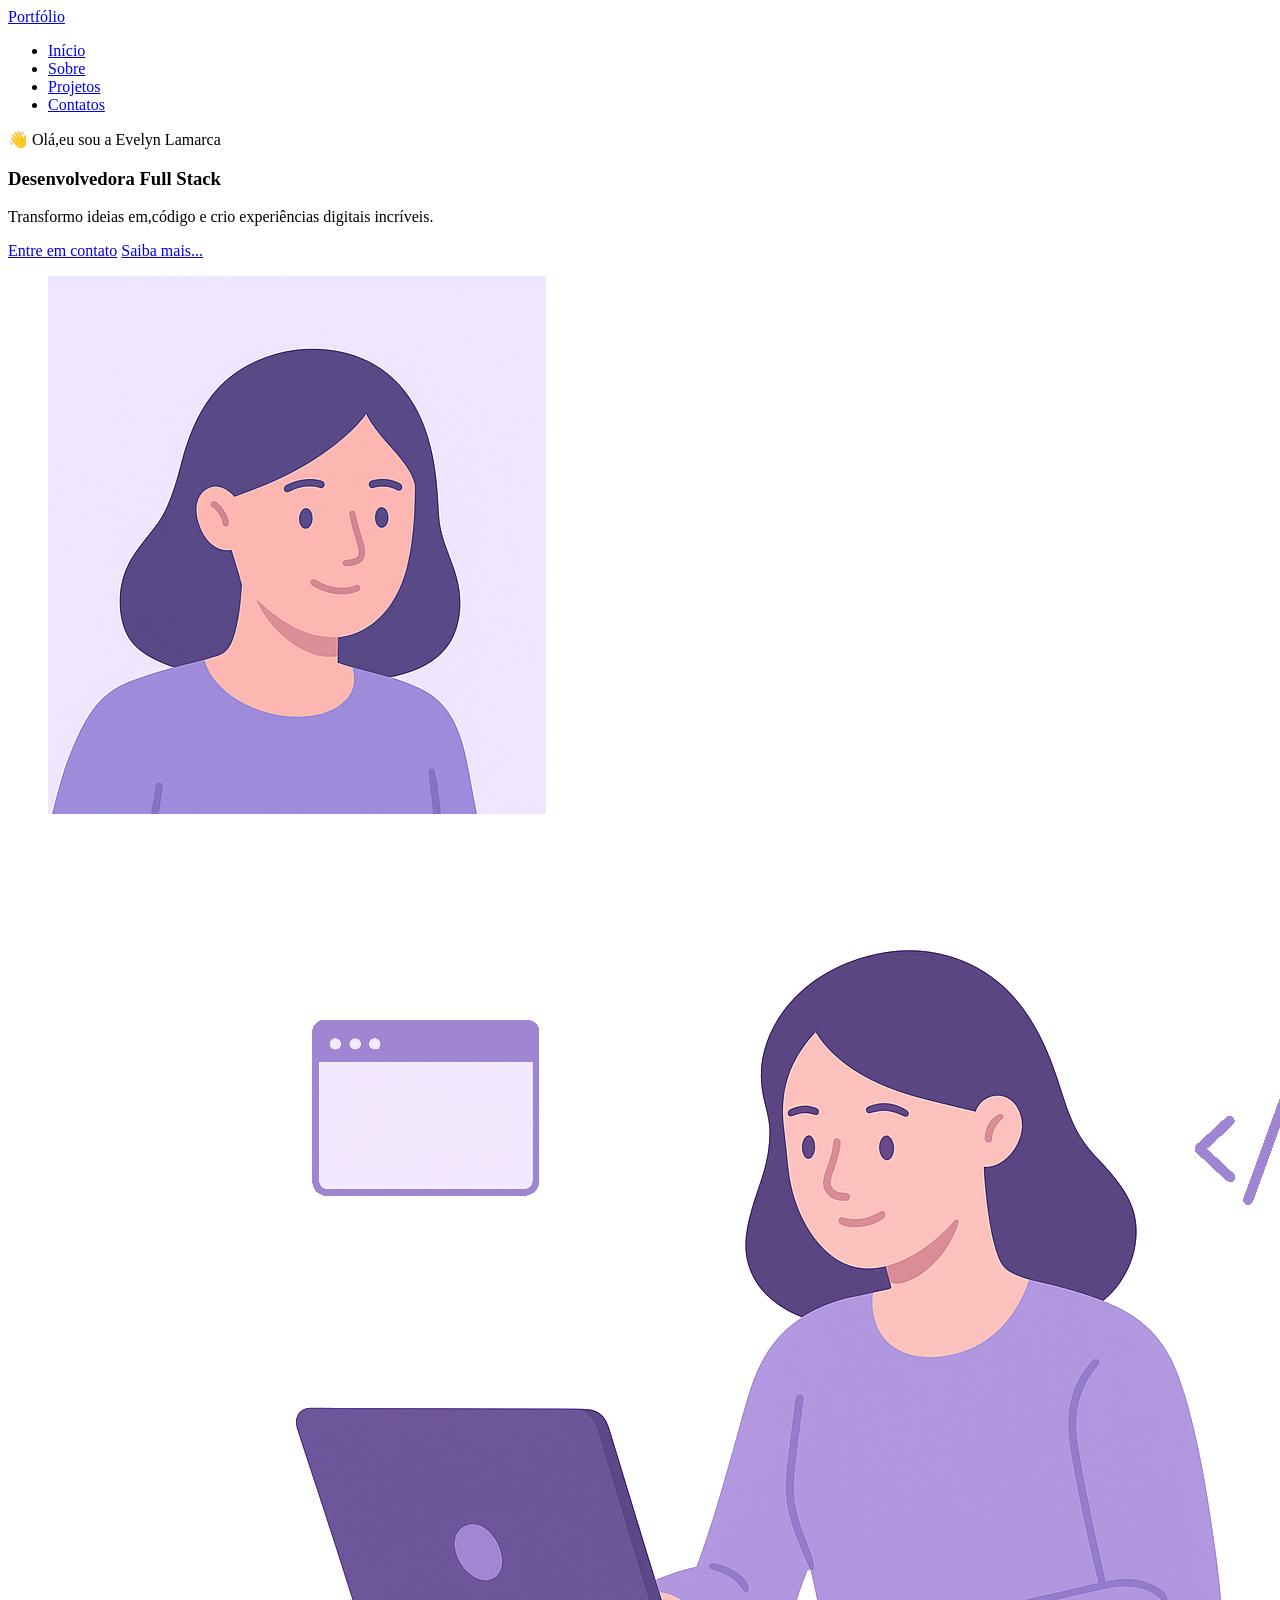
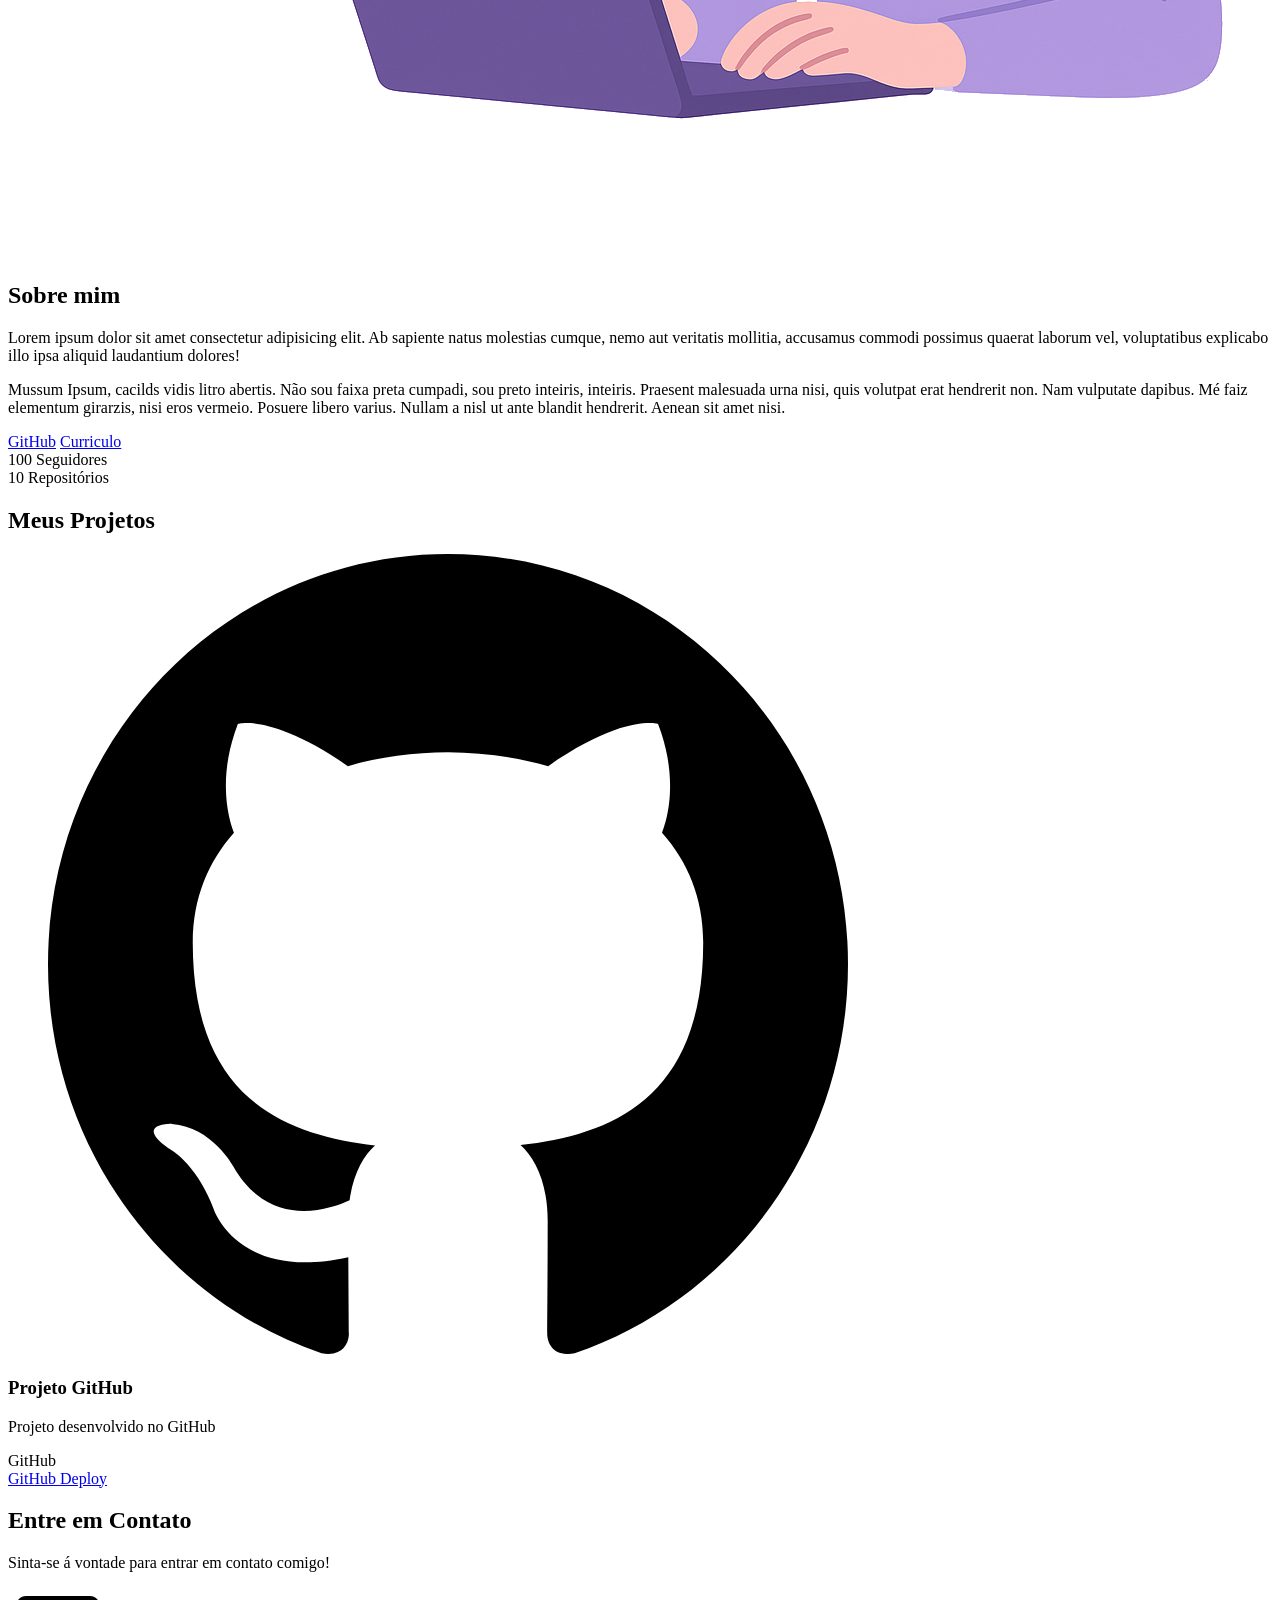
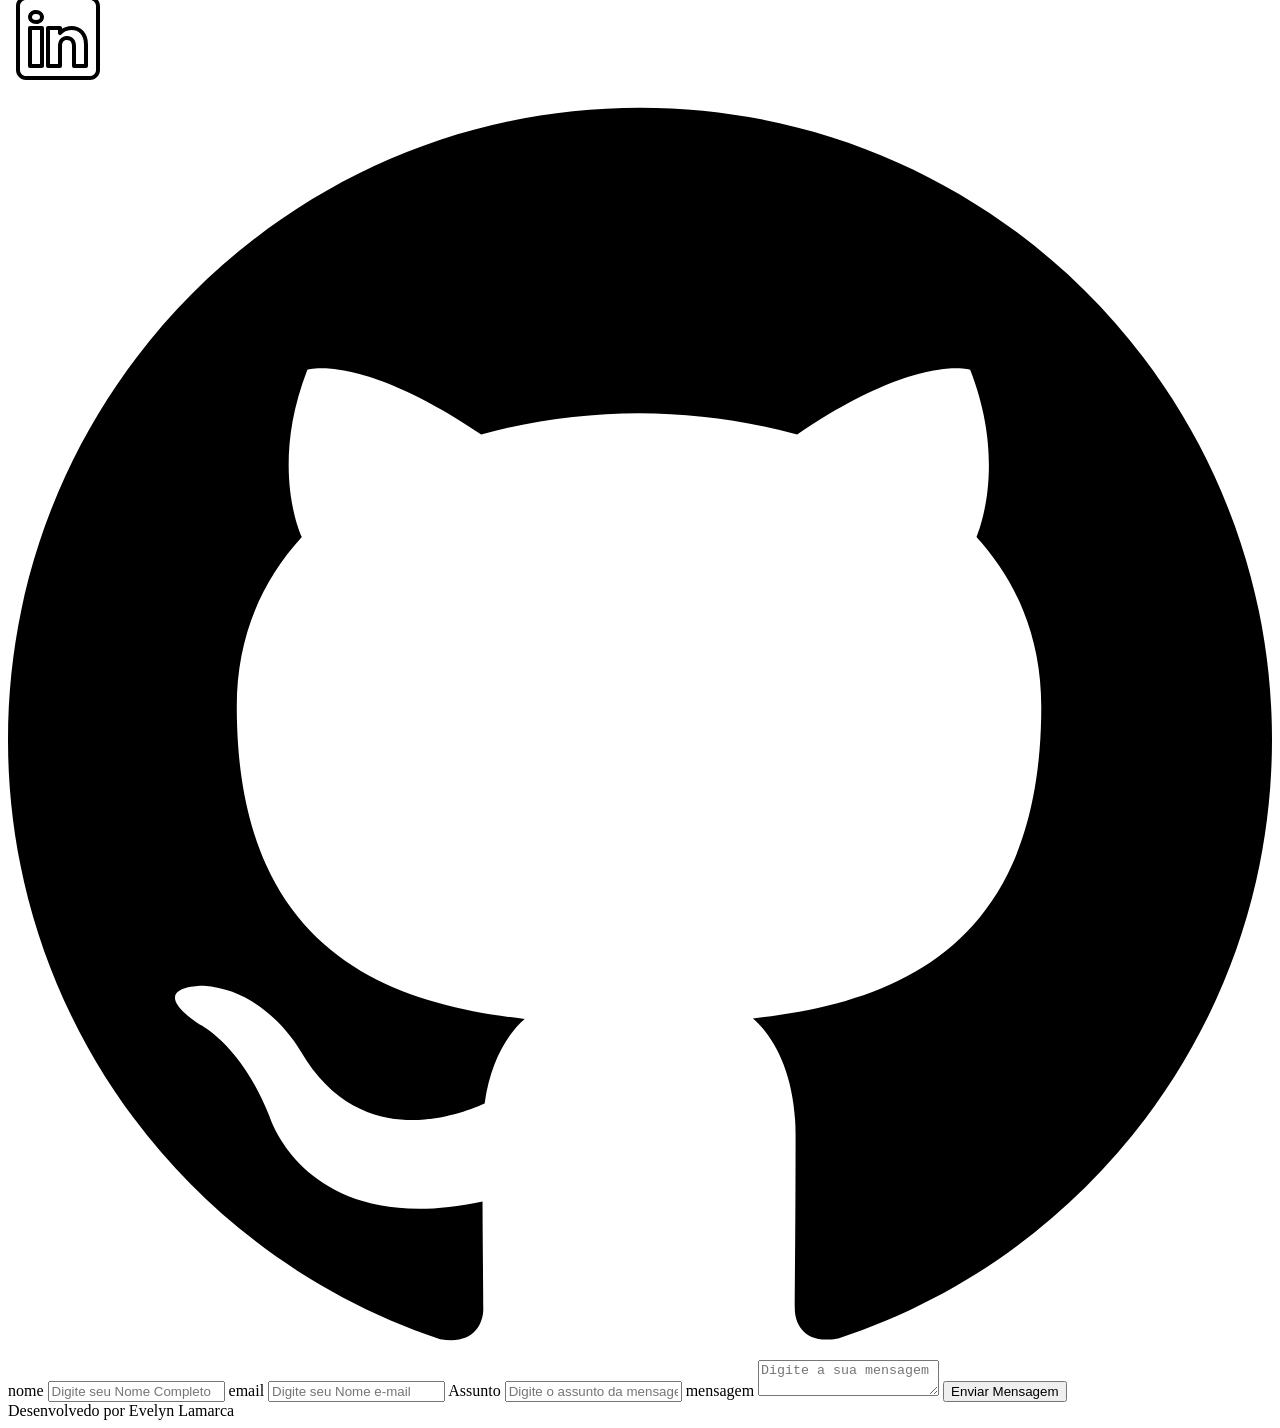
==== index.html @ 52d31b0d "✨ New Feature: Construção da página index.html" ====
<!DOCTYPE html>
<html lang="pt-br">
    <head>
        <meta charset="UTF-8">
        <meta name="viewport" content="width=device-width, initial-scale=1.0">
        <meta name="author" content="Evelyn Lamarca">
        <meta name="description" content="Portfólio Pessoal de Evelyn Lamarca, desenvolvedora Full Stack especializada em criar experiências digitais incríveis. Conheça meus projetos e entre em contato.">
        <meta name="robots" content="index, follow">
        
        <link rel="icon" type="image/svg+xml" href="./assets/img/favicon.svg">
        
        <title>Portfólio da Evelyn</title>
    </head>
    <body>

    <!-- Cabeçalho da  página -->
        <header>

        <!--Titulo do Cabeçalho -->
        <a href="index.html" id="titulo">Portfólio</a>

        <!-- Menu de Navegação -->
         <nav>
            <ul class="menu_list">
                <li><a href="#hero" >Início</a></li>
                <li><a href="#about" >Sobre</a></li>
                <li><a href="#projects" >Projetos</a></li>
                <li><a href="#contact" >Contatos</a></li>
            </ul>
         </nav>
        </header>

    <!-- Seção Principal  da página-->
        <main>

    <!-- Seção Hero -->
     <section id="hero" class="section-container hero-container">
         <!-- Boas Vindas -->
     <article class="hero-content">
        <span>👋 Olá,eu sou a Evelyn Lamarca </span>
        <h1>Desenvolvedora Full Stack</h1>
        <p>Transformo ideias em,código  e crio experiências digitais incríveis.</p>

        <div class="buttons-container">
            <a href="#contact"class="botao">Entre em contato</a>
            <a href="#about" class="botao-outline">Saiba mais...</a>
        </div>
    </article>

    <!-- Imagem da  Seção  Hero -->
     <figure class="hero-image">
     <img src="./assets/img/avatar_dev_woman.svg"  
          alt="Foto da autora do site"
          class="float-animation"
       >   
     </figure>
    </section>

     <!-- Seção About -->
     <section id="about" class="section-container about-container">

        <!-- Imagem da  Seção  About -->
     <figure class="about-image">
     <img src="./assets/img/foto_dev_woman.svg"  
          alt="Foto do perfil da autora"
          
       >   
     </figure>

     <!--Conteúdo da Seção About -->
     <article class="about-content">

    <h2>Sobre mim</h2>
    <p>Lorem ipsum dolor sit amet consectetur adipisicing elit.
    Ab sapiente natus molestias cumque, nemo aut veritatis mollitia, 
    accusamus commodi possimus quaerat laborum vel,
    voluptatibus explicabo illo ipsa aliquid laudantium dolores!</p>
    <p>Mussum Ipsum, cacilds vidis litro abertis.
    Não sou faixa preta cumpadi, sou preto inteiris,
    inteiris. Praesent malesuada urna nisi, quis volutpat erat hendrerit non. 
     Nam vulputate dapibus. 
    Mé faiz elementum girarzis, nisi eros vermeio.
    Posuere libero varius. Nullam a nisl ut ante blandit hendrerit. 
    Aenean sit amet nisi.</p>
             
            <!-- Links (GitHub + Curriculo) e Dados do GitHub -->
            <div class="about-buttons-data">

            <!-- Links  -->  
            </div class="buttons-container">
            <a href="#"  target="_blank" class="botao">GitHub</a>
            <a href="#"  target="_blank" class="botao-outline">Curriculo</a>
        </<div>

            <!-- Dados -->
             <div class="data-container">
                               
                    <!-- Seguidores -->
                    <div class="data-item">
                        <span class="data-number">100</span>
                        <span class="data-label">Seguidores</span>
                    </div>
                    
                      <!-- Repositórios Públicos -->
                    <div class="data-item">
                        <span class="data-number">10</span>
                        <span class="data-label">Repositórios</span>
                    </div>
                </div>
            </div>
        </div>
    </article>
</section>


     <!-- Seção Projects -->
     <section id="projects" class="section-container projects-container">
     <h2>Meus Projetos</h2>
    <!-- Swiper Container -->
     <div class="swiper projects-swiper">
        <div class="swiper-wrapper">
         
            <div class="swiper-slide">
           
            <article class="projects-card">

                    <!-- Ícone da Tecnologia padrão do projeto -->
                <figure class="projects-image">
                 <img src="./assets/icons/languages/git.svg"
                      alt="Ícone do GitHub"
                  >    
                </figure>

                <!-- Conteúdo do Projeto -->
                 <div class="projects-content">
                    <h3>Projeto GitHub </h3>
                    <p>Projeto desenvolvido no GitHub</p>

                <!-- Tags do Projeto -->
                 <div class="projects-tags">
                    <span class="tag">GitHub</span>
                </div>

                 <!-- Links do Projeto -->

                 <div class="project-buttons">
                    <a href="#" target="_blank" class="botao botao-sm">
                        GitHub
                    </a>
                    <a href="#" target="_blank" class="botao-outline botao-sm">
                    Deploy
                    </a>
                    </div>

                 </div>


                </article>

         </div>


        </div>

          <!-- Botões de  Navegação -->
     </div class="swiper-button-next"  ></div>
     </div class="swiper-button-prev"  ></div>
        
    <!-- Paginação -->
    </div class="swiper-pagination"><div></
        
    </div>

      
     </section>

     <!-- Seção Contact -->
     <section id="contact" class="section-container contact-container">


            <!-- Redes Sociais --> 
             <article class="contact-info">

                <h2>Entre em Contato</h2>
                <p>Sinta-se á vontade para entrar  em contato comigo!</p>
    
                <!-- Links para as Redes Sociais -->
                <div class="social-container">
                    <a href="#" target="_blank" class="social-icon" aria-label="Linkedin">
                     <img src="./assets/icons/social/linkedin.svg"
                          alt="Link para o  LinkedIN"
                    >
                    </a>

                    <a href="#" target="_blank" class="social-icon" aria-label="GitHub">
                     <img src="./assets/icons/social/github.svg"
                          alt="Link para o  GitHub"
                      >
                     </a>
                    </div>

             </article>
            <!-- Formulario de Contato -->
             <form id="formulario">
            
            <label for="nome">nome</label>
            <input id="nome" name="nome" type="text" placeholder="Digite seu Nome Completo"
            <span id="erro-nome"></span>

            <label for="email">email</label>
            <input id="email" name="email" type="text" placeholder="Digite seu Nome e-mail"
            <span id="erro-email"></span>

            <label for="assunto">Assunto</label>
            <input id="assunto" name="assunto" type="text" placeholder="Digite o assunto da mensagem"
            <span id="erro-assunto"></span>

            <label for="mensagem">mensagem</label>
            <textarea id="mensagem" name="mensagem" placeholder="Digite a sua mensagem"></textarea>
            <span id="erro-mensagem"></span>

            <button class="botao" type="submit">Enviar Mensagem</button>
         
        </form>

            </section>


        </main>

        <!-- Rodapé da página -->
        <footer>
        Desenvolvedo por Evelyn Lamarca

        </footer>

    </body>
    </html>
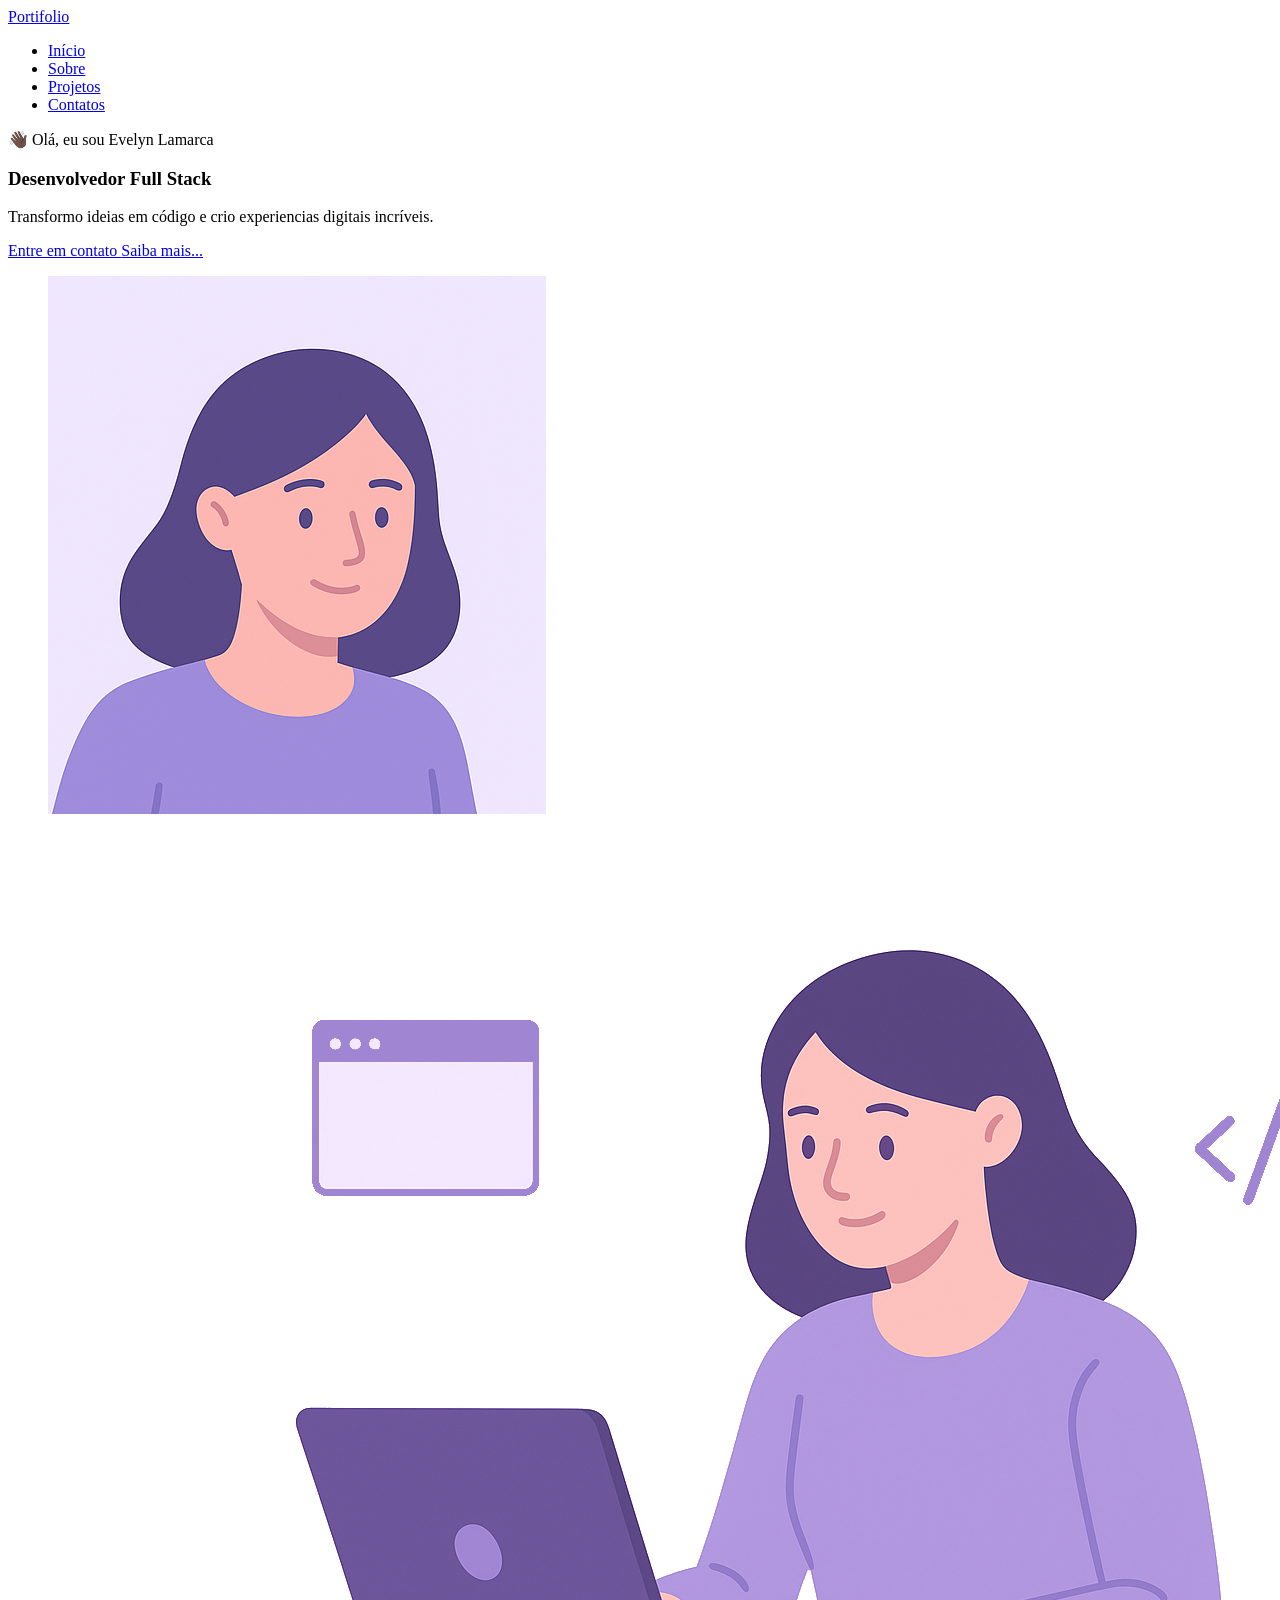
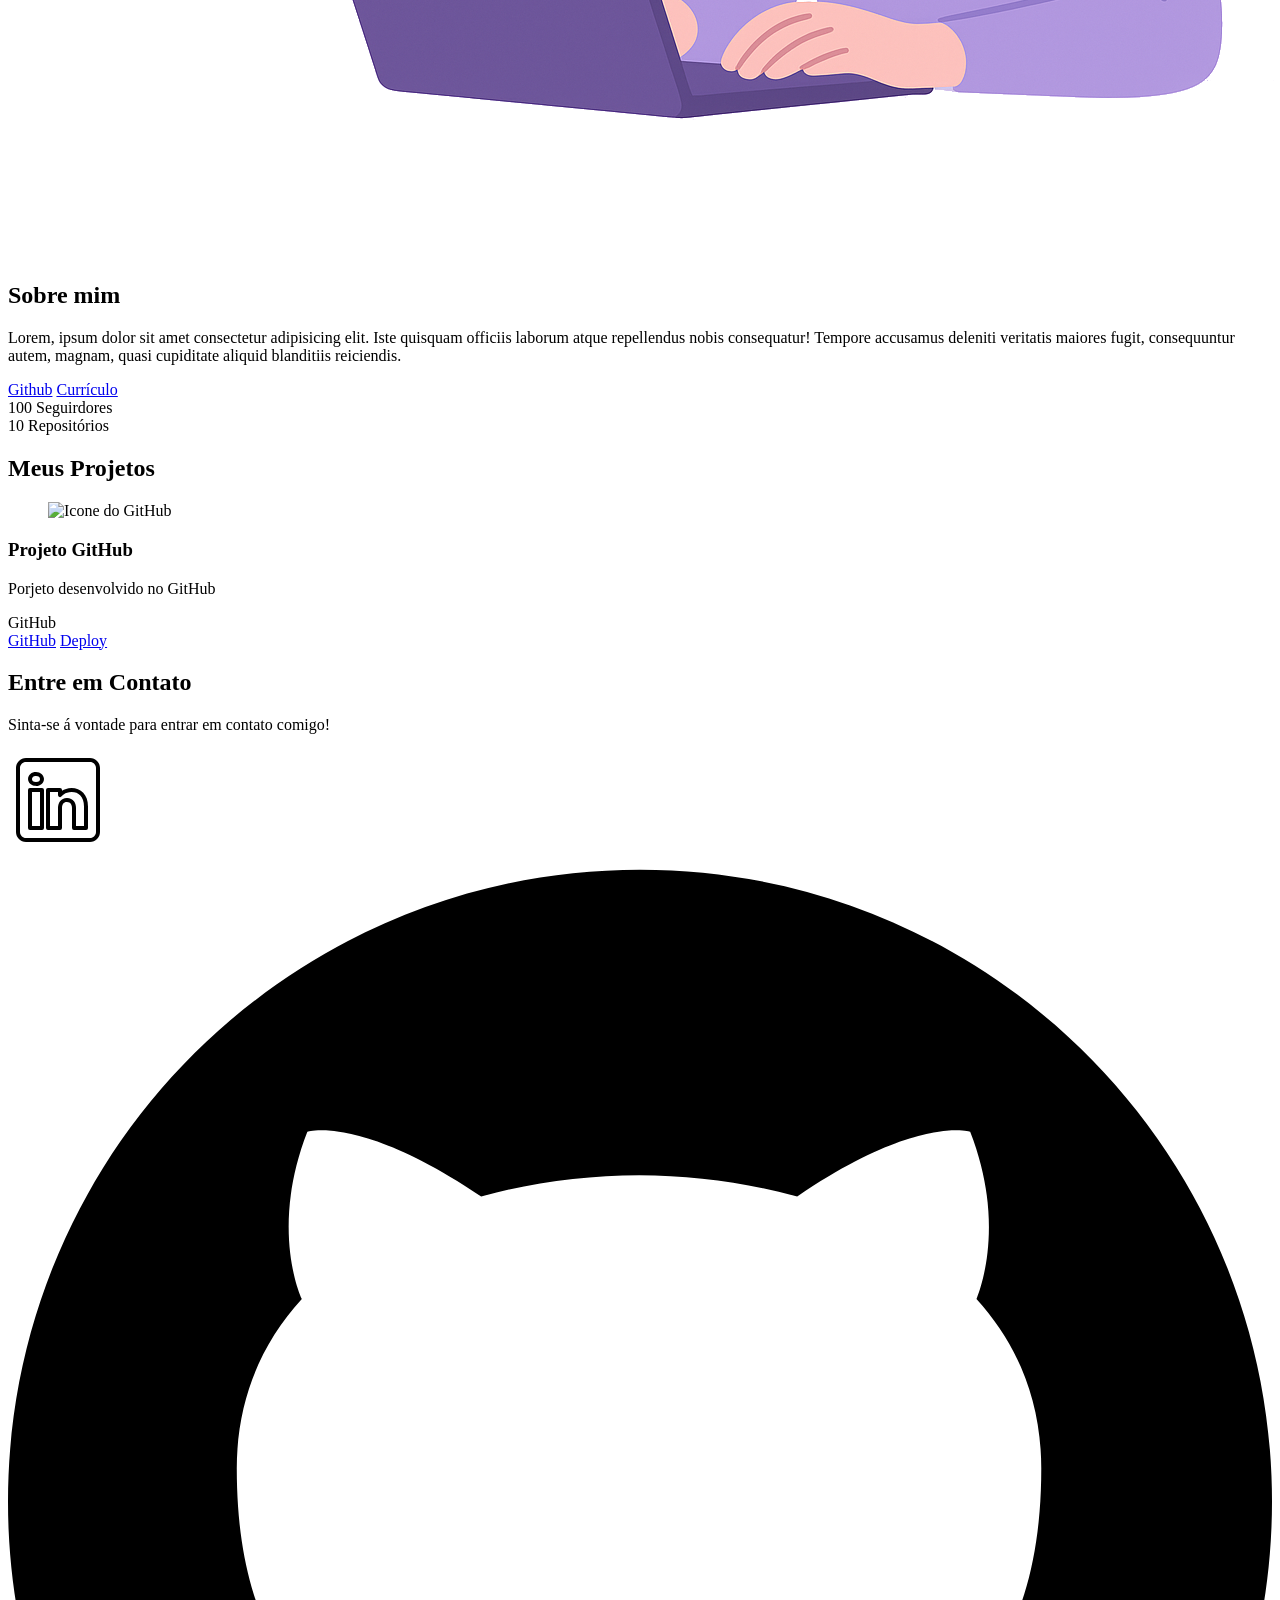
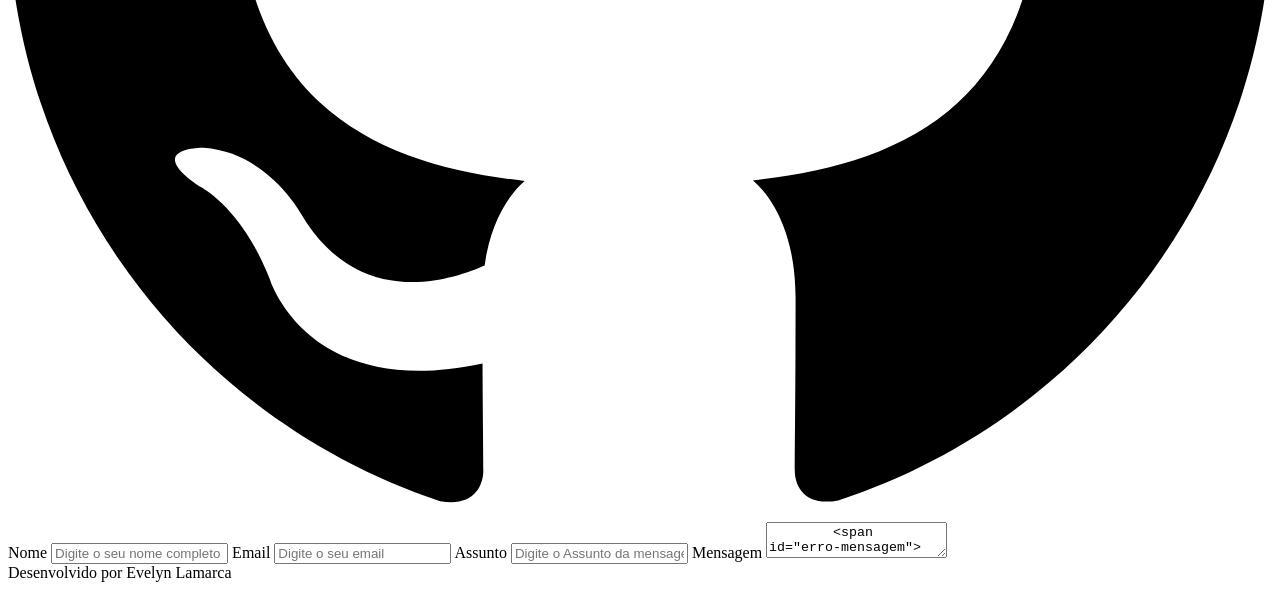
==== commit 83c2aa42: "Organizando estrutura de pastas" ====
--- a/index.html
+++ b/index.html
@@ -1,238 +1,214 @@
-<!DOCTYPE html>
+<!doctype html>
 <html lang="pt-br">
-    <head>
-        <meta charset="UTF-8">
-        <meta name="viewport" content="width=device-width, initial-scale=1.0">
-        <meta name="author" content="Evelyn Lamarca">
-        <meta name="description" content="Portfólio Pessoal de Evelyn Lamarca, desenvolvedora Full Stack especializada em criar experiências digitais incríveis. Conheça meus projetos e entre em contato.">
-        <meta name="robots" content="index, follow">
-        
-        <link rel="icon" type="image/svg+xml" href="./assets/img/favicon.svg">
-        
-        <title>Portfólio da Evelyn</title>
-    </head>
-    <body>
-
-    <!-- Cabeçalho da  página -->
-        <header>
-
-        <!--Titulo do Cabeçalho -->
-        <a href="index.html" id="titulo">Portfólio</a>
-
-        <!-- Menu de Navegação -->
-         <nav>
-            <ul class="menu_list">
-                <li><a href="#hero" >Início</a></li>
-                <li><a href="#about" >Sobre</a></li>
-                <li><a href="#projects" >Projetos</a></li>
-                <li><a href="#contact" >Contatos</a></li>
-            </ul>
-         </nav>
-        </header>
-
-    <!-- Seção Principal  da página-->
-        <main>
-
-    <!-- Seção Hero -->
-     <section id="hero" class="section-container hero-container">
-         <!-- Boas Vindas -->
-     <article class="hero-content">
-        <span>👋 Olá,eu sou a Evelyn Lamarca </span>
-        <h1>Desenvolvedora Full Stack</h1>
-        <p>Transformo ideias em,código  e crio experiências digitais incríveis.</p>
-
-        <div class="buttons-container">
-            <a href="#contact"class="botao">Entre em contato</a>
+  <head>
+
+    <!-- Fontes do Google -->
+<link rel="preconnect" href="https://fonts.googleapis.com">
+<link rel="preconnect" href="https://fonts.gstatic.com" crossorigin>
+ 
+    <!-- Fonte do Google - Poppins -->
+<link href="https://fonts.googleapis.com/css2?family=Poppins&display=swap" rel="stylesheet">
+
+    <meta charset="UTF-8" />
+    <meta name="viewport" content="width=device-width, initial-scale=1.0" />
+    <meta name="author" contenct="Evelyn Lamarca" />
+    <meta     name="description"
+              content="Portifolio pessoal de Evelyn Lamarca
+                  desenvolvedor Full Stack especializado em criar experiencias digitais incríveis. Conheça meus projetos e entre em contato. "    />
+    <meta name="robots" content="index, follow " />
+
+    <link rel="icon" type="image/svg+xml" href="./assets/img/favicon.svg" />
+
+    <link rel="stylesheet" href="./css/style.css">
+
+    <title>Portifolio De Evelyn Lamarca</title>
+  </head>
+  <body>
+    <!-- Cabeçalho da página -->
+    <header>
+      <div class="menu-content">
+      <!-- Título do cabeçalo -->
+      <a href="index.html" id="titulo">Portifolio</a>
+
+      <!-- Menu de navegação -->
+      <nav>
+        <ul class="menu-list">
+          <li><a href="#hero">Início</a></li>
+          <li><a href="#about">Sobre</a></li>
+          <li><a href="#projects">Projetos</a></li>
+          <li><a href="#contact">Contatos</a></li>
+        </ul>
+      </nav>
+      </div>
+    </header>
+
+    <!-- Sessão principal da página -->
+    <main>
+      <!-- Sessao hero -->
+      <section id="hero" class="section-container hero-container">
+        <article id="hero-content">
+          <span>👋🏿 Olá, eu sou  Evelyn Lamarca </span>
+          <h1>Desenvolvedor Full Stack</h1>
+          <p>
+            Transformo ideias em código e crio experiencias digitais incríveis.
+          </p>
+          <div class="buttons-container">
+            <a href="#contact" class="botao"> Entre em contato </a>
             <a href="#about" class="botao-outline">Saiba mais...</a>
+          </div>
+        </article>
+
+        <!-- Imagem da Seção Hero -->
+        <figure class="hero-image">
+          <img
+            src="./assets/img/avatar_dev_woman.svg"
+            alt="Foto do author do site"
+            class="float-animation"
+          />
+        </figure>
+      </section>
+
+      <!-- Sessao About -->
+      <section id="about" class="section-container about-container">
+        <!-- Imagem Seção About -->
+        <figure class="about-image">
+          <img
+            src="./assets/img/foto_dev_woman.svg"
+            alt="Foto do Pefil do autor"
+          />
+        </figure>
+
+        <!-- Conteudo da Seção About -->
+        <article class="about-content">
+          <h2>Sobre mim</h2>
+          <p>
+            Lorem, ipsum dolor sit amet consectetur adipisicing elit. Iste
+            quisquam officiis laborum atque repellendus nobis consequatur!
+            Tempore accusamus deleniti veritatis maiores fugit, consequuntur
+            autem, magnam, quasi cupiditate aliquid blanditiis reiciendis.
+          </p>
+          <!-- Links (Gihub + Curriculo) e Dados do Github -->
+          <div class="about-buttons-data">
+             <div class="buttons-container">
+            <a href="#" target="_blank" class="botao">Github</a>
+            <a href="#" target="_blank" class="botao-outline">Currículo</a>
+            </div>
+             <div class="data-container">
+                <div class="data-item">
+                <span class="data-number">100</span>
+                <span class="data-label">Seguirdores</span> </div>
+                 <div class="data-item">
+                <span class="data-number">10</span>
+                <span class="data-label">Repositórios</span>
+            </div>
+          </div>
+            </div>
+        </article>
+      </section>
+
+      <!-- Sessao Projects -->
+      <section
+        id="projects"
+        class="section-container projects-container"
+      >
+      <h2>Meus Projetos</h2>
+
+      <!-- Swiper Container -->
+       <div class="swiper project-swiper">
+        <div class="swiper-wrapper">
+            <div class="swipper-slide">
+                <article class="project-card">
+
+                    <!-- Icone da Tecnologia padrão do projeto -->
+                    <figure class="project-image">
+                        <img src="./assets/icons/languages/github.svg" alt="Icone do GitHub">
+                    </figure>
+
+                    <!-- Conteúdo do Projeto -->
+                     <div class="project-content">
+                      
+                        <h3>Projeto GitHub</h3>
+                        <p>Porjeto desenvolvido no GitHub</p>
+
+                        <div class="project-tags">
+                            <span class="tag">GitHub</span>
+                        </div>
+
+                        <!-- Links do Projeto -->
+                         <div class="project-buttons">
+                            <a href="#" target="_blank" class="botao botao-sm">GitHub</a>
+                            <a href="#" target="_blank" class="botao-outline botao-sm">Deploy</a>
+                         </div>
+                     </div>
+                     </div>
+                </article>
+
+            </div>
+
+        </div>
+        <!-- Botões de Navegação -->
+         <div class="swiper-button-next"></div>
+         <div class="swipper-button-prev"></div>
+
+         <!-- Paginação -->
+          <div class="swiper-pagination"></div>
+       </div>
+    </section>
+
+      <!-- Sessão Contact -->
+      <section
+        id="contact"
+        class="section-container contact-container"
+      >
+    <article class="contact-info">
+        <h2>Entre em Contato</h2>
+        <p>Sinta-se á vontade para entrar em contato comigo! </p>
+        <div class="">
+            <a href="#" target="_blank" class="social-icon" aria-label="Linkedin">
+                <img src="./assets/icons/social/linkedin.svg" alt="Link para o LinkedIn">
+                </a>
+                <a href="#" target="_blank" class="social-icon" aria-label="Github">
+                <img src="./assets/icons/social/github.svg" alt="Link para o Github">
+                </a>
+                
+            
+                
         </div>
     </article>
 
-    <!-- Imagem da  Seção  Hero -->
-     <figure class="hero-image">
-     <img src="./assets/img/avatar_dev_woman.svg"  
-          alt="Foto da autora do site"
-          class="float-animation"
-       >   
-     </figure>
+    <!-- Formulário de Contato -->
+     <form id="formulario">
+        <label for="nome">
+            Nome
+        </label>
+        <input id="nome" name="nome" type="text" placeholder="Digite o seu nome completo">
+        <span id="erro-nome"></span>
+
+        <label for="email">
+            Email
+        </label>
+        <input id="email" name="email" type="text" placeholder="Digite o seu email">
+        <span id="erro-email"></span>
+
+        <label for="assunto">
+            Assunto
+        </label>
+        <input id="assunto" name="assunto" type="text" placeholder="Digite o Assunto da mensagem">
+        <span id="erro-assunto"></span>
+
+        <label for="mensagem">Mensagem</label>
+        <textarea name="mensagem" id="mensagem" placeholder="Digite a sua mensagem">
+        <span id="erro-mensagem"></span>
+
+        <button class="botao" type="submit">Enviar Mensagem </button>
+        </textarea>
+     </form>
     </section>
-
-     <!-- Seção About -->
-     <section id="about" class="section-container about-container">
-
-        <!-- Imagem da  Seção  About -->
-     <figure class="about-image">
-     <img src="./assets/img/foto_dev_woman.svg"  
-          alt="Foto do perfil da autora"
-          
-       >   
-     </figure>
-
-     <!--Conteúdo da Seção About -->
-     <article class="about-content">
-
-    <h2>Sobre mim</h2>
-    <p>Lorem ipsum dolor sit amet consectetur adipisicing elit.
-    Ab sapiente natus molestias cumque, nemo aut veritatis mollitia, 
-    accusamus commodi possimus quaerat laborum vel,
-    voluptatibus explicabo illo ipsa aliquid laudantium dolores!</p>
-    <p>Mussum Ipsum, cacilds vidis litro abertis.
-    Não sou faixa preta cumpadi, sou preto inteiris,
-    inteiris. Praesent malesuada urna nisi, quis volutpat erat hendrerit non. 
-     Nam vulputate dapibus. 
-    Mé faiz elementum girarzis, nisi eros vermeio.
-    Posuere libero varius. Nullam a nisl ut ante blandit hendrerit. 
-    Aenean sit amet nisi.</p>
-             
-            <!-- Links (GitHub + Curriculo) e Dados do GitHub -->
-            <div class="about-buttons-data">
-
-            <!-- Links  -->  
-            </div class="buttons-container">
-            <a href="#"  target="_blank" class="botao">GitHub</a>
-            <a href="#"  target="_blank" class="botao-outline">Curriculo</a>
-        </<div>
-
-            <!-- Dados -->
-             <div class="data-container">
-                               
-                    <!-- Seguidores -->
-                    <div class="data-item">
-                        <span class="data-number">100</span>
-                        <span class="data-label">Seguidores</span>
-                    </div>
-                    
-                      <!-- Repositórios Públicos -->
-                    <div class="data-item">
-                        <span class="data-number">10</span>
-                        <span class="data-label">Repositórios</span>
-                    </div>
-                </div>
-            </div>
-        </div>
-    </article>
-</section>
-
-
-     <!-- Seção Projects -->
-     <section id="projects" class="section-container projects-container">
-     <h2>Meus Projetos</h2>
-    <!-- Swiper Container -->
-     <div class="swiper projects-swiper">
-        <div class="swiper-wrapper">
-         
-            <div class="swiper-slide">
-           
-            <article class="projects-card">
-
-                    <!-- Ícone da Tecnologia padrão do projeto -->
-                <figure class="projects-image">
-                 <img src="./assets/icons/languages/git.svg"
-                      alt="Ícone do GitHub"
-                  >    
-                </figure>
-
-                <!-- Conteúdo do Projeto -->
-                 <div class="projects-content">
-                    <h3>Projeto GitHub </h3>
-                    <p>Projeto desenvolvido no GitHub</p>
-
-                <!-- Tags do Projeto -->
-                 <div class="projects-tags">
-                    <span class="tag">GitHub</span>
-                </div>
-
-                 <!-- Links do Projeto -->
-
-                 <div class="project-buttons">
-                    <a href="#" target="_blank" class="botao botao-sm">
-                        GitHub
-                    </a>
-                    <a href="#" target="_blank" class="botao-outline botao-sm">
-                    Deploy
-                    </a>
-                    </div>
-
-                 </div>
-
-
-                </article>
-
-         </div>
-
-
-        </div>
-
-          <!-- Botões de  Navegação -->
-     </div class="swiper-button-next"  ></div>
-     </div class="swiper-button-prev"  ></div>
-        
-    <!-- Paginação -->
-    </div class="swiper-pagination"><div></
-        
-    </div>
-
-      
-     </section>
-
-     <!-- Seção Contact -->
-     <section id="contact" class="section-container contact-container">
-
-
-            <!-- Redes Sociais --> 
-             <article class="contact-info">
-
-                <h2>Entre em Contato</h2>
-                <p>Sinta-se á vontade para entrar  em contato comigo!</p>
-    
-                <!-- Links para as Redes Sociais -->
-                <div class="social-container">
-                    <a href="#" target="_blank" class="social-icon" aria-label="Linkedin">
-                     <img src="./assets/icons/social/linkedin.svg"
-                          alt="Link para o  LinkedIN"
-                    >
-                    </a>
-
-                    <a href="#" target="_blank" class="social-icon" aria-label="GitHub">
-                     <img src="./assets/icons/social/github.svg"
-                          alt="Link para o  GitHub"
-                      >
-                     </a>
-                    </div>
-
-             </article>
-            <!-- Formulario de Contato -->
-             <form id="formulario">
-            
-            <label for="nome">nome</label>
-            <input id="nome" name="nome" type="text" placeholder="Digite seu Nome Completo"
-            <span id="erro-nome"></span>
-
-            <label for="email">email</label>
-            <input id="email" name="email" type="text" placeholder="Digite seu Nome e-mail"
-            <span id="erro-email"></span>
-
-            <label for="assunto">Assunto</label>
-            <input id="assunto" name="assunto" type="text" placeholder="Digite o assunto da mensagem"
-            <span id="erro-assunto"></span>
-
-            <label for="mensagem">mensagem</label>
-            <textarea id="mensagem" name="mensagem" placeholder="Digite a sua mensagem"></textarea>
-            <span id="erro-mensagem"></span>
-
-            <button class="botao" type="submit">Enviar Mensagem</button>
-         
-        </form>
-
-            </section>
-
-
-        </main>
-
-        <!-- Rodapé da página -->
-        <footer>
-        Desenvolvedo por Evelyn Lamarca
-
-        </footer>
-
-    </body>
-    </html>+    </main>
+
+    <!-- Rodapé da página -->
+    <footer>
+        Desenvolvido por Evelyn Lamarca
+    </footer>
+  </body>
+</html>
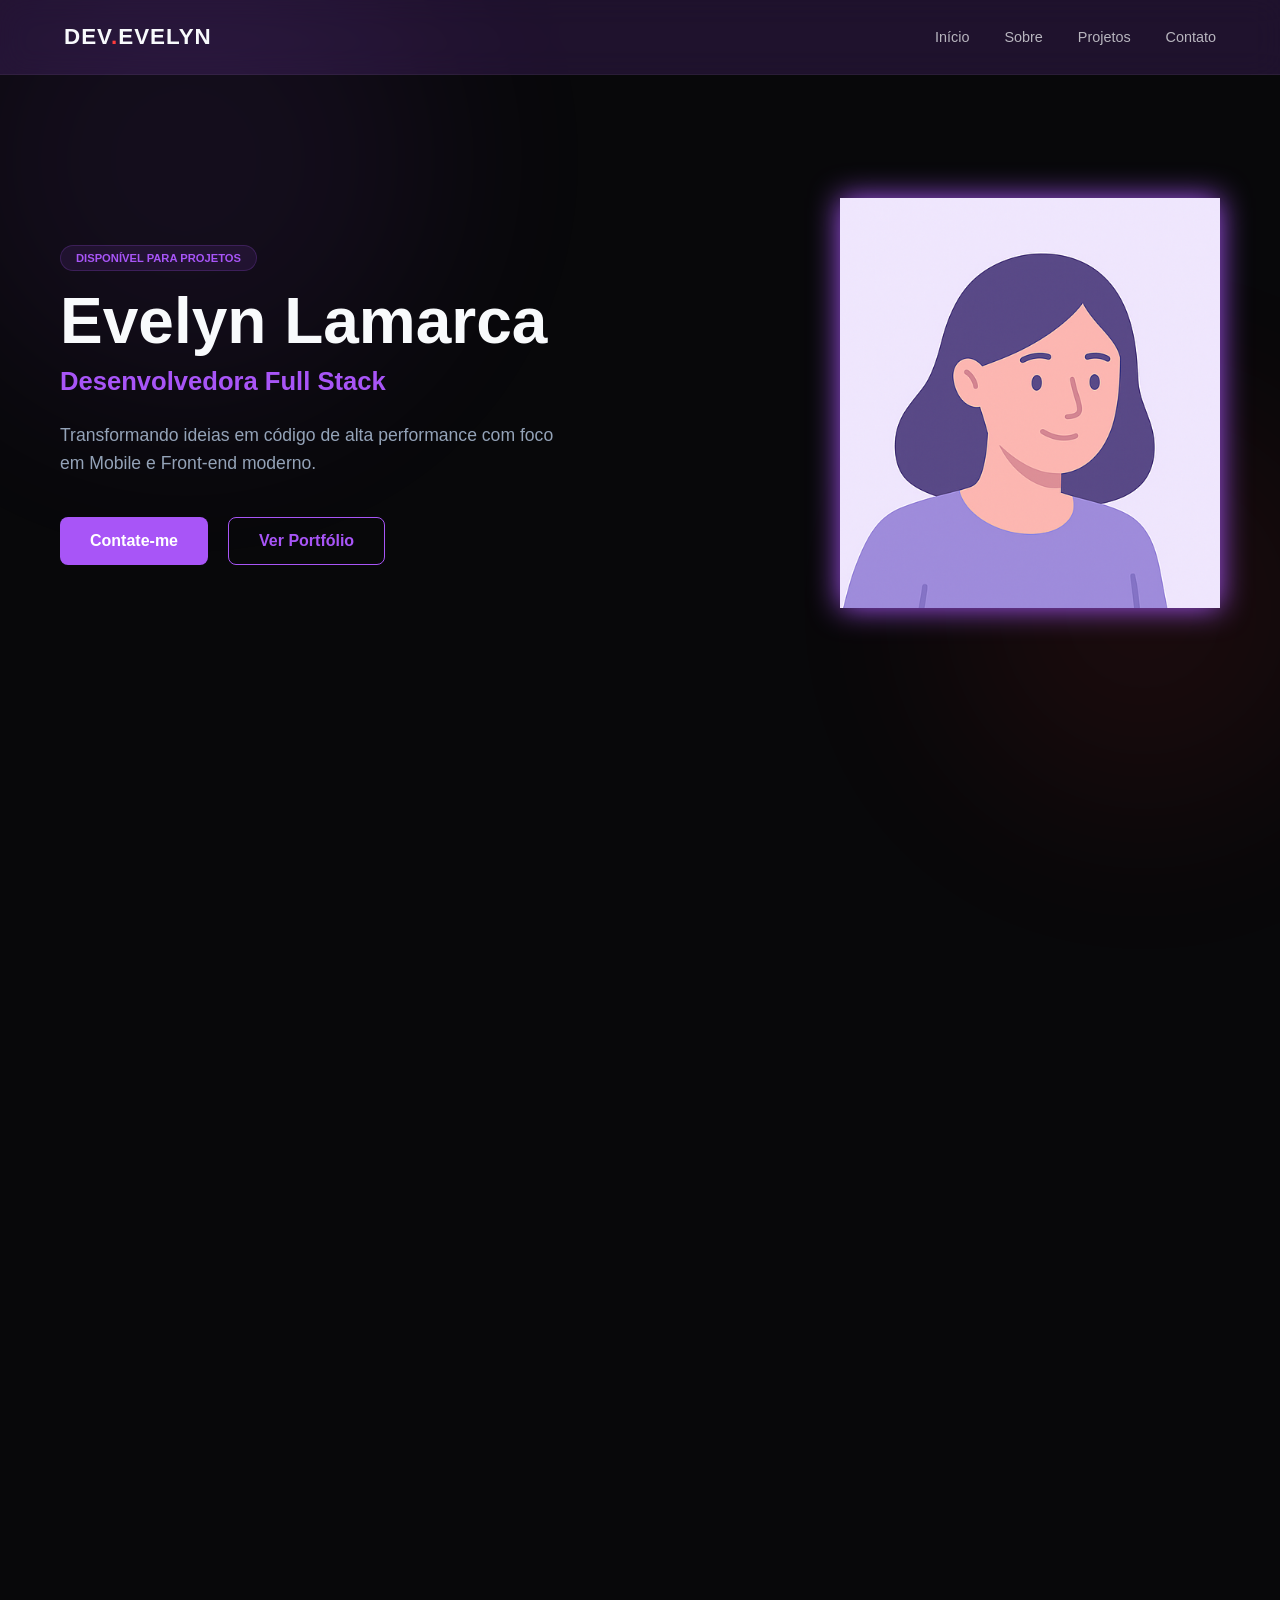
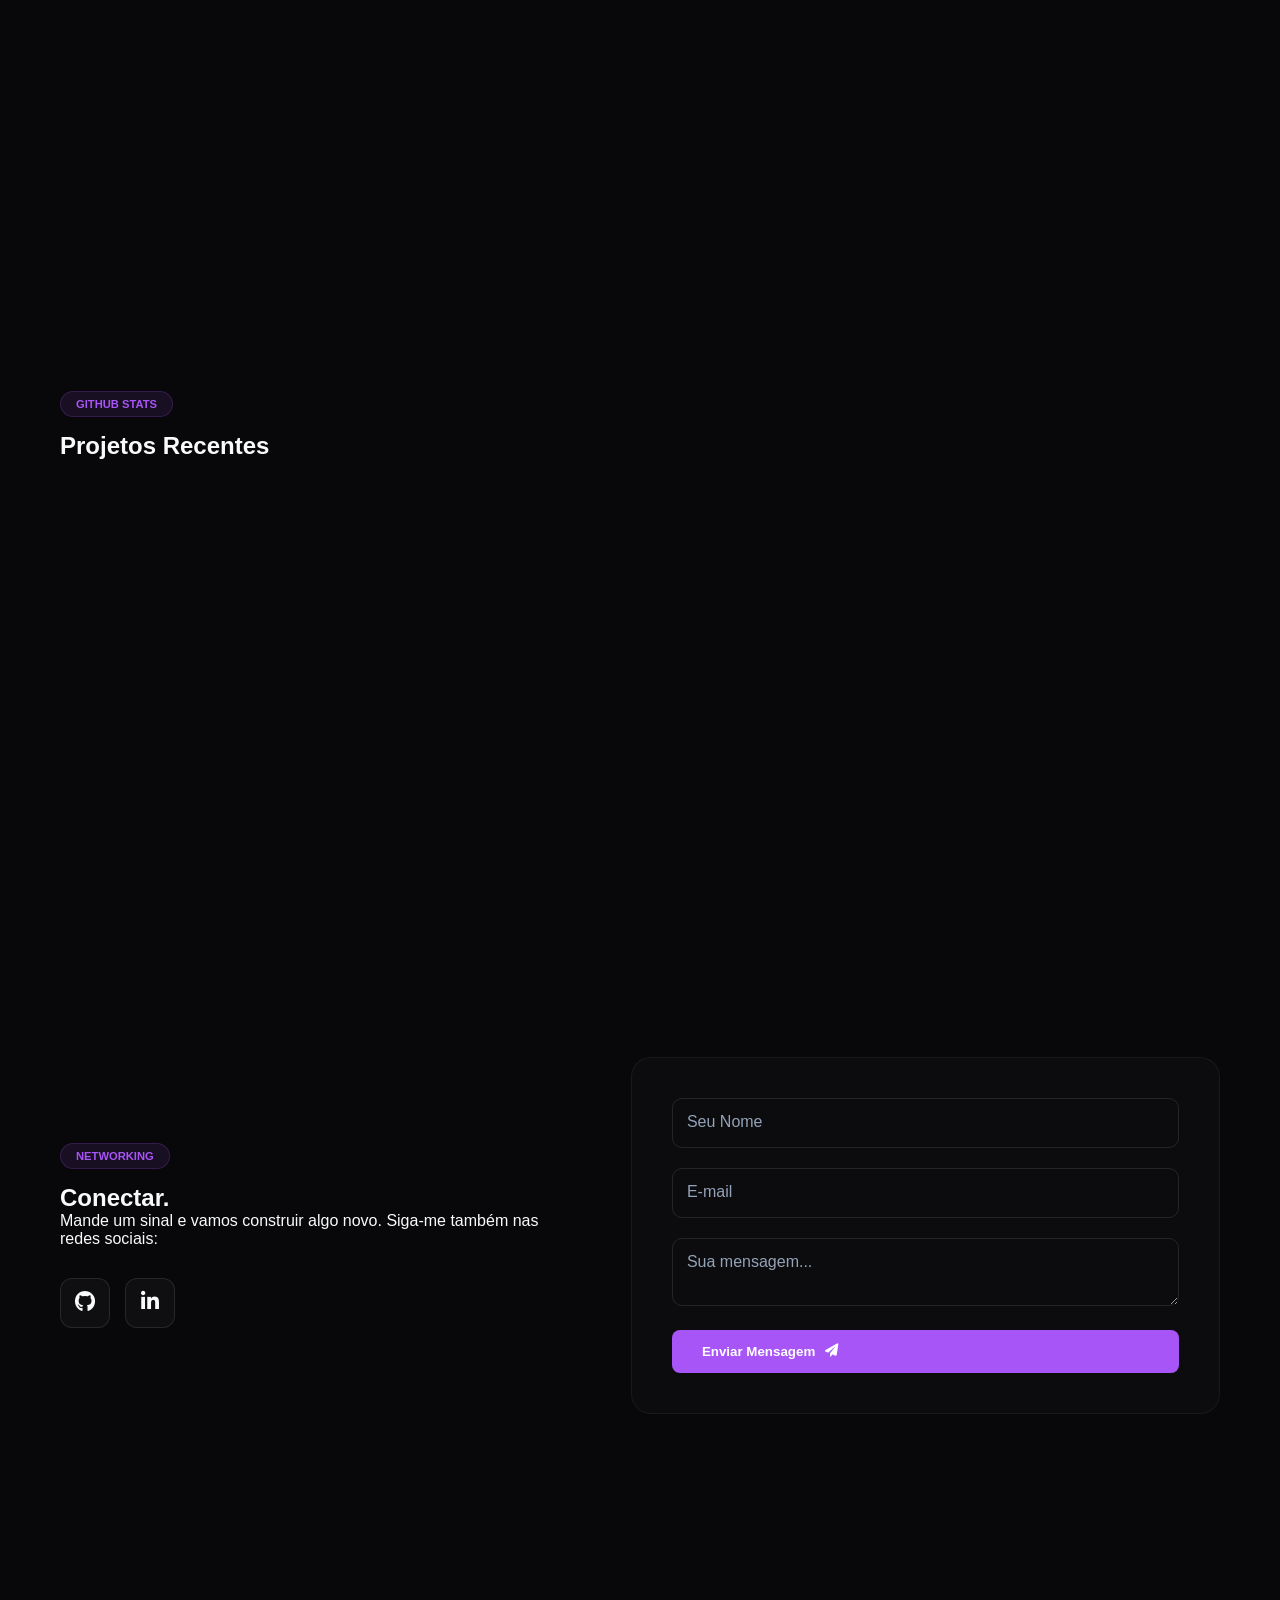
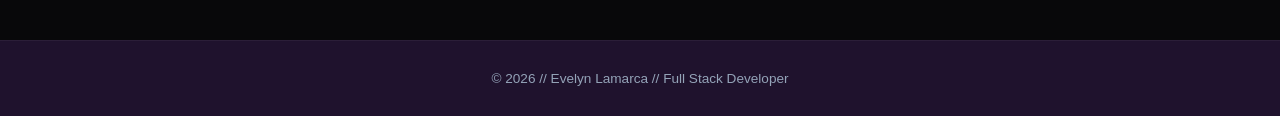
==== commit 3872306c: "alteração na estilização e features do codigo" ====
--- a/index.html
+++ b/index.html
@@ -1,214 +1,110 @@
-<!doctype html>
+<!DOCTYPE html>
 <html lang="pt-br">
-  <head>
-
-    <!-- Fontes do Google -->
-<link rel="preconnect" href="https://fonts.googleapis.com">
-<link rel="preconnect" href="https://fonts.gstatic.com" crossorigin>
- 
-    <!-- Fonte do Google - Poppins -->
-<link href="https://fonts.googleapis.com/css2?family=Poppins&display=swap" rel="stylesheet">
-
+<head>
     <meta charset="UTF-8" />
     <meta name="viewport" content="width=device-width, initial-scale=1.0" />
-    <meta name="author" contenct="Evelyn Lamarca" />
-    <meta     name="description"
-              content="Portifolio pessoal de Evelyn Lamarca
-                  desenvolvedor Full Stack especializado em criar experiencias digitais incríveis. Conheça meus projetos e entre em contato. "    />
-    <meta name="robots" content="index, follow " />
+    <meta name="description" content="Portfólio de Evelyn Lamarca - Desenvolvedora Full Stack">
+    <link rel="stylesheet" href="https://cdn.jsdelivr.net/npm/swiper@11/swiper-bundle.min.css" />
+    <link rel="stylesheet" href="https://cdnjs.cloudflare.com/ajax/libs/font-awesome/6.0.0/css/all.min.css">
+    <link rel="stylesheet" href="./css/style.css">
+    <title>Evelyn Lamarca | Full Stack Dev</title>
+</head>
+<body>
+    <div class="bg-animated">
+        <div class="circle"></div>
+        <div class="circle"></div>
+    </div>
 
-    <link rel="icon" type="image/svg+xml" href="./assets/img/favicon.svg" />
-
-    <link rel="stylesheet" href="./css/style.css">
-
-    <title>Portifolio De Evelyn Lamarca</title>
-  </head>
-  <body>
-    <!-- Cabeçalho da página -->
     <header>
-      <div class="menu-content">
-      <!-- Título do cabeçalo -->
-      <a href="index.html" id="titulo">Portifolio</a>
-
-      <!-- Menu de navegação -->
-      <nav>
-        <ul class="menu-list">
-          <li><a href="#hero">Início</a></li>
-          <li><a href="#about">Sobre</a></li>
-          <li><a href="#projects">Projetos</a></li>
-          <li><a href="#contact">Contatos</a></li>
-        </ul>
-      </nav>
-      </div>
+        <div class="menu-content">
+            <a href="index.html" id="logo">DEV<span>.</span>EVELYN</a>
+            <nav>
+                <ul class="menu-list">
+                    <li><a href="#hero">Início</a></li>
+                    <li><a href="#about">Sobre</a></li>
+                    <li><a href="#projects">Projetos</a></li>
+                    <li><a href="#contact">Contato</a></li>
+                </ul>
+            </nav>
+        </div>
     </header>
 
-    <!-- Sessão principal da página -->
     <main>
-      <!-- Sessao hero -->
-      <section id="hero" class="section-container hero-container">
-        <article id="hero-content">
-          <span>👋🏿 Olá, eu sou  Evelyn Lamarca </span>
-          <h1>Desenvolvedor Full Stack</h1>
-          <p>
-            Transformo ideias em código e crio experiencias digitais incríveis.
-          </p>
-          <div class="buttons-container">
-            <a href="#contact" class="botao"> Entre em contato </a>
-            <a href="#about" class="botao-outline">Saiba mais...</a>
-          </div>
-        </article>
+        <section id="hero" class="section-container hero-container">
+            <div class="hero-content">
+                <span class="badge">Disponível para Projetos</span>
+                <h1>Evelyn Lamarca</h1>
+                <h2 class="subtitle">Desenvolvedora Full Stack</h2>
+                <p>Transformando ideias em código de alta performance com foco em Mobile e Front-end moderno.</p>
+                <div class="buttons-group">
+                    <a href="#contact" class="btn-principal">Contate-me</a>
+                    <a href="#projects" class="btn-outline">Ver Portfólio</a>
+                </div>
+            </div>
+            <div class="hero-image">
+                <div class="glitch-wrapper">
+                    <img src="./assets/img/avatar_dev_woman.svg" alt="Evelyn Dev" class="glitch-img" />
+                </div>
+            </div>
+        </section>
 
-        <!-- Imagem da Seção Hero -->
-        <figure class="hero-image">
-          <img
-            src="./assets/img/avatar_dev_woman.svg"
-            alt="Foto do author do site"
-            class="float-animation"
-          />
-        </figure>
-      </section>
+        <section id="about" class="section-container"></section>
 
-      <!-- Sessao About -->
-      <section id="about" class="section-container about-container">
-        <!-- Imagem Seção About -->
-        <figure class="about-image">
-          <img
-            src="./assets/img/foto_dev_woman.svg"
-            alt="Foto do Pefil do autor"
-          />
-        </figure>
+        <section id="projects" class="section-container projects-section">
+            <div class="section-header">
+                <span class="badge">GitHub Stats</span>
+                <h2>Projetos Recentes</h2>
+            </div>
+            <div class="swiper projects-swiper">
+                <div class="swiper-wrapper" id="github-projects">
+                    </div>
+                <div class="swiper-pagination"></div>
+            </div>
+        </section>
 
-        <!-- Conteudo da Seção About -->
-        <article class="about-content">
-          <h2>Sobre mim</h2>
-          <p>
-            Lorem, ipsum dolor sit amet consectetur adipisicing elit. Iste
-            quisquam officiis laborum atque repellendus nobis consequatur!
-            Tempore accusamus deleniti veritatis maiores fugit, consequuntur
-            autem, magnam, quasi cupiditate aliquid blanditiis reiciendis.
-          </p>
-          <!-- Links (Gihub + Curriculo) e Dados do Github -->
-          <div class="about-buttons-data">
-             <div class="buttons-container">
-            <a href="#" target="_blank" class="botao">Github</a>
-            <a href="#" target="_blank" class="botao-outline">Currículo</a>
+        <section id="contact" class="section-container contact-grid">
+            <div class="contact-text">
+                <span class="badge">Networking</span>
+                <h2>Conectar<span>.</span></h2>
+                <p>Mande um sinal e vamos construir algo novo. Siga-me também nas redes sociais:</p>
+                
+                <div class="social-links">
+                    <a href="https://github.com/evelynlamarca" target="_blank" class="social-icon">
+                        <i class="fab fa-github"></i>
+                        <span class="tooltip">GitHub</span>
+                    </a>
+                    <a href="https://linkedin.com/in/evelynlamarca" target="_blank" class="social-icon">
+                        <i class="fab fa-linkedin-in"></i>
+                        <span class="tooltip">LinkedIn</span>
+                    </a>
+                </div>
             </div>
-             <div class="data-container">
-                <div class="data-item">
-                <span class="data-number">100</span>
-                <span class="data-label">Seguirdores</span> </div>
-                 <div class="data-item">
-                <span class="data-number">10</span>
-                <span class="data-label">Repositórios</span>
-            </div>
-          </div>
-            </div>
-        </article>
-      </section>
-
-      <!-- Sessao Projects -->
-      <section
-        id="projects"
-        class="section-container projects-container"
-      >
-      <h2>Meus Projetos</h2>
-
-      <!-- Swiper Container -->
-       <div class="swiper project-swiper">
-        <div class="swiper-wrapper">
-            <div class="swipper-slide">
-                <article class="project-card">
-
-                    <!-- Icone da Tecnologia padrão do projeto -->
-                    <figure class="project-image">
-                        <img src="./assets/icons/languages/github.svg" alt="Icone do GitHub">
-                    </figure>
-
-                    <!-- Conteúdo do Projeto -->
-                     <div class="project-content">
-                      
-                        <h3>Projeto GitHub</h3>
-                        <p>Porjeto desenvolvido no GitHub</p>
-
-                        <div class="project-tags">
-                            <span class="tag">GitHub</span>
-                        </div>
-
-                        <!-- Links do Projeto -->
-                         <div class="project-buttons">
-                            <a href="#" target="_blank" class="botao botao-sm">GitHub</a>
-                            <a href="#" target="_blank" class="botao-outline botao-sm">Deploy</a>
-                         </div>
-                     </div>
-                     </div>
-                </article>
-
-            </div>
-
-        </div>
-        <!-- Botões de Navegação -->
-         <div class="swiper-button-next"></div>
-         <div class="swipper-button-prev"></div>
-
-         <!-- Paginação -->
-          <div class="swiper-pagination"></div>
-       </div>
-    </section>
-
-      <!-- Sessão Contact -->
-      <section
-        id="contact"
-        class="section-container contact-container"
-      >
-    <article class="contact-info">
-        <h2>Entre em Contato</h2>
-        <p>Sinta-se á vontade para entrar em contato comigo! </p>
-        <div class="">
-            <a href="#" target="_blank" class="social-icon" aria-label="Linkedin">
-                <img src="./assets/icons/social/linkedin.svg" alt="Link para o LinkedIn">
-                </a>
-                <a href="#" target="_blank" class="social-icon" aria-label="Github">
-                <img src="./assets/icons/social/github.svg" alt="Link para o Github">
-                </a>
-                
             
-                
-        </div>
-    </article>
-
-    <!-- Formulário de Contato -->
-     <form id="formulario">
-        <label for="nome">
-            Nome
-        </label>
-        <input id="nome" name="nome" type="text" placeholder="Digite o seu nome completo">
-        <span id="erro-nome"></span>
-
-        <label for="email">
-            Email
-        </label>
-        <input id="email" name="email" type="text" placeholder="Digite o seu email">
-        <span id="erro-email"></span>
-
-        <label for="assunto">
-            Assunto
-        </label>
-        <input id="assunto" name="assunto" type="text" placeholder="Digite o Assunto da mensagem">
-        <span id="erro-assunto"></span>
-
-        <label for="mensagem">Mensagem</label>
-        <textarea name="mensagem" id="mensagem" placeholder="Digite a sua mensagem">
-        <span id="erro-mensagem"></span>
-
-        <button class="botao" type="submit">Enviar Mensagem </button>
-        </textarea>
-     </form>
-    </section>
+            <form id="formulario" class="glass-form">
+                <div class="input-group">
+                    <input type="text" id="name" placeholder=" " required>
+                    <label for="name">Seu Nome</label>
+                </div>
+                <div class="input-group">
+                    <input type="email" id="email" placeholder=" " required>
+                    <label for="email">E-mail</label>
+                </div>
+                <div class="input-group">
+                    <textarea id="msg" placeholder=" " required></textarea>
+                    <label for="msg">Sua mensagem...</label>
+                </div>
+                <button class="btn-principal" type="submit">
+                    Enviar Mensagem <i class="fas fa-paper-plane"></i>
+                </button>
+            </form>
+        </section>
     </main>
 
-    <!-- Rodapé da página -->
-    <footer>
-        Desenvolvido por Evelyn Lamarca
+    <footer class="main-footer">
+        <p>&copy; 2026 // Evelyn Lamarca // Full Stack Developer</p>
     </footer>
-  </body>
+
+    <script src="https://cdn.jsdelivr.net/npm/swiper@11/swiper-bundle.min.js"></script>
+    <script src="./js/script.js"></script>
+</body>
 </html>
--- a/css/style.css
+++ b/css/style.css
@@ -0,0 +1,112 @@
+:root {
+    --bg-dark: #08080a;
+    --lilas-transp: rgba(168, 85, 247, 0.15);
+    --primary-lilas: #a855f7;
+    --primary-red: #ff3c3c;
+    --text-main: #f8fafc;
+    --text-dim: #94a3b8;
+    --glass: blur(15px);
+}
+
+* { 
+    margin: 0; padding: 0; box-sizing: border-box; 
+    font-family: 'Poppins', sans-serif; text-decoration: none; 
+}
+
+html { scroll-behavior: smooth; }
+
+body { 
+    background: var(--bg-dark); 
+    color: var(--text-main); 
+    overflow-x: hidden; 
+}
+
+/* Background Animado */
+.bg-animated { position: fixed; width: 100%; height: 100%; z-index: -1; }
+.circle { position: absolute; border-radius: 50%; background: var(--primary-lilas); filter: blur(100px); opacity: 0.08; animation: float 15s infinite alternate; }
+.circle:nth-child(1) { width: 500px; height: 500px; top: -10%; left: -5%; }
+.circle:nth-child(2) { width: 400px; height: 400px; bottom: 10%; right: -5%; background: var(--primary-red); }
+
+@keyframes float { from { transform: translate(0,0); } to { transform: translate(40px, 60px); } }
+
+/* NAVBAR */
+header {
+    position: fixed; top: 0; width: 100%; height: 75px; z-index: 1000;
+    background: var(--lilas-transp); backdrop-filter: var(--glass);
+    border-bottom: 1px solid rgba(255,255,255,0.05);
+    display: flex; align-items: center;
+}
+
+.menu-content { max-width: 1200px; margin: 0 auto; width: 90%; display: flex; justify-content: space-between; align-items: center; }
+
+#logo { font-size: 1.4rem; font-weight: 800; color: var(--text-main); letter-spacing: 1px; }
+#logo span { color: var(--primary-red); }
+
+.menu-list { display: flex; list-style: none; gap: 35px; }
+.menu-list a { color: var(--text-main); font-size: 0.9rem; font-weight: 500; transition: 0.3s; opacity: 0.7; }
+.menu-list a:hover { color: var(--primary-lilas); opacity: 1; text-shadow: 0 0 10px var(--primary-lilas); }
+
+/* LAYOUT GERAL */
+.section-container { 
+    max-width: 1200px; margin: 0 auto; padding: 120px 20px; 
+    min-height: 90vh; display: flex; align-items: center; 
+    opacity: 0; transform: translateY(30px); transition: all 0.8s ease-out; /* Para o Scroll Reveal */
+}
+
+.section-container.active { opacity: 1; transform: translateY(0); }
+
+/* HERO */
+.hero-container { gap: 60px; }
+.hero-content { flex: 1.2; }
+.hero-content h1 { font-size: clamp(2.8rem, 5vw, 4.5rem); margin-bottom: 10px; line-height: 1.1; }
+.subtitle { color: var(--primary-lilas); font-size: clamp(1.2rem, 2vw, 1.6rem); margin-bottom: 25px; font-weight: 600; }
+.hero-content p { color: var(--text-dim); font-size: 1.1rem; margin-bottom: 40px; max-width: 500px; line-height: 1.6; }
+
+/* BOTÕES */
+.buttons-group { display: flex; gap: 20px; }
+.btn-principal { background: var(--primary-lilas); color: white; padding: 14px 30px; border-radius: 8px; font-weight: 600; border: none; cursor: pointer; transition: 0.3s; display: flex; align-items: center; gap: 10px; }
+.btn-principal:hover { transform: translateY(-3px); box-shadow: 0 8px 20px rgba(168, 85, 247, 0.4); }
+.btn-outline { border: 1.5px solid var(--primary-lilas); color: var(--primary-lilas); padding: 14px 30px; border-radius: 8px; font-weight: 600; transition: 0.3s; }
+.btn-outline:hover { background: var(--primary-lilas); color: white; }
+
+/* IMAGEM E GLITCH */
+.glitch-wrapper { width: clamp(280px, 30vw, 380px); height: auto; position: relative; }
+.glitch-img { width: 100%; filter: drop-shadow(0 0 15px var(--primary-lilas)); animation: glitch-anim 4s infinite linear alternate-reverse; }
+
+@keyframes glitch-anim {
+    0%, 100% { clip-path: inset(0 0 0 0); transform: translate(0); }
+    10% { clip-path: inset(20% -6px 60% 0); transform: translate(-5px); }
+    15% { clip-path: inset(50% 0 10% 0); transform: translate(5px); }
+}
+
+/* BADGE */
+.badge { background: rgba(168, 85, 247, 0.1); color: var(--primary-lilas); padding: 6px 15px; border-radius: 20px; font-size: 0.7rem; font-weight: 700; text-transform: uppercase; margin-bottom: 15px; display: inline-block; border: 1px solid rgba(168, 85, 247, 0.2); }
+
+/* CONTATO E SOCIAL */
+.contact-grid { display: grid; grid-template-columns: 1fr 1.2fr; gap: 80px; }
+.social-links { display: flex; gap: 15px; margin-top: 30px; }
+.social-icon { position: relative; width: 50px; height: 50px; background: rgba(255,255,255,0.03); border: 1px solid rgba(255,255,255,0.1); border-radius: 12px; display: flex; align-items: center; justify-content: center; color: var(--text-main); font-size: 1.3rem; transition: 0.4s; }
+.social-icon:hover { background: var(--primary-lilas); color: white; transform: translateY(-5px); border-color: var(--primary-lilas); box-shadow: 0 10px 20px rgba(168, 85, 247, 0.3); }
+
+.tooltip { position: absolute; top: -45px; background: var(--primary-lilas); color: white; padding: 5px 10px; border-radius: 6px; font-size: 0.75rem; opacity: 0; transition: 0.3s; pointer-events: none; }
+.social-icon:hover .tooltip { opacity: 1; top: -50px; }
+
+/* FORMULÁRIO */
+.glass-form { display: flex; flex-direction: column; gap: 20px; padding: 40px; background: rgba(255,255,255,0.02); border-radius: 20px; border: 1px solid rgba(255,255,255,0.05); }
+.input-group { position: relative; }
+.input-group input, .input-group textarea { width: 100%; background: transparent; border: 1px solid rgba(255,255,255,0.1); padding: 15px; border-radius: 10px; color: white; font-size: 1rem; transition: 0.3s; }
+.input-group label { position: absolute; left: 15px; top: 15px; color: var(--text-dim); transition: 0.3s; pointer-events: none; }
+
+input:focus ~ label, input:not(:placeholder-shown) ~ label,
+textarea:focus ~ label, textarea:not(:placeholder-shown) ~ label { top: -10px; left: 10px; font-size: 0.8rem; color: var(--primary-lilas); background: var(--bg-dark); padding: 0 5px; }
+input:focus, textarea:focus { border-color: var(--primary-lilas); outline: none; }
+
+/* FOOTER AJUSTADO */
+.main-footer { padding: 30px 0; background: var(--lilas-transp); text-align: center; border-top: 1px solid rgba(255,255,255,0.05); color: var(--text-dim); font-size: 0.85rem; }
+
+/* RESPONSIVIDADE */
+@media (max-width: 992px) {
+    .hero-container, .contact-grid { grid-template-columns: 1fr; flex-direction: column-reverse; text-align: center; gap: 40px; }
+    .hero-content p, .buttons-group { margin: 0 auto 30px; justify-content: center; }
+    .social-links { justify-content: center; }
+}
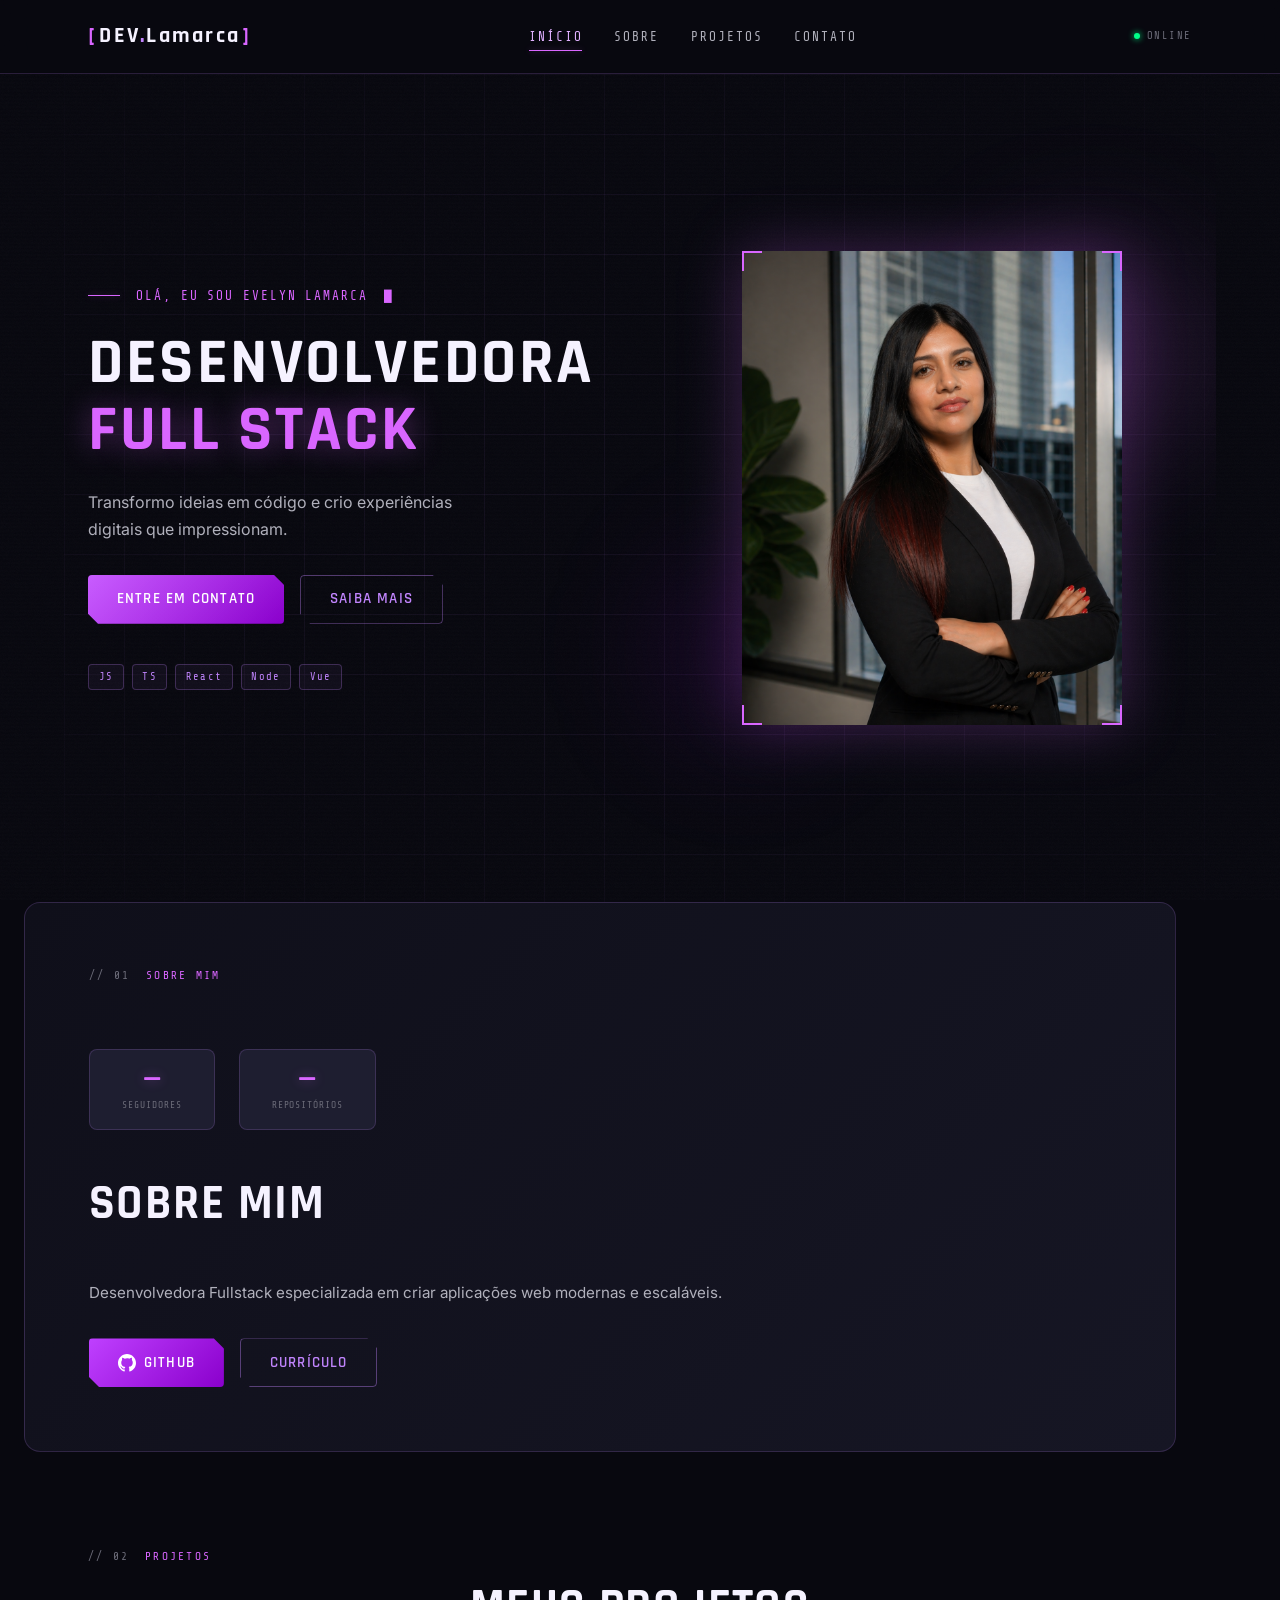
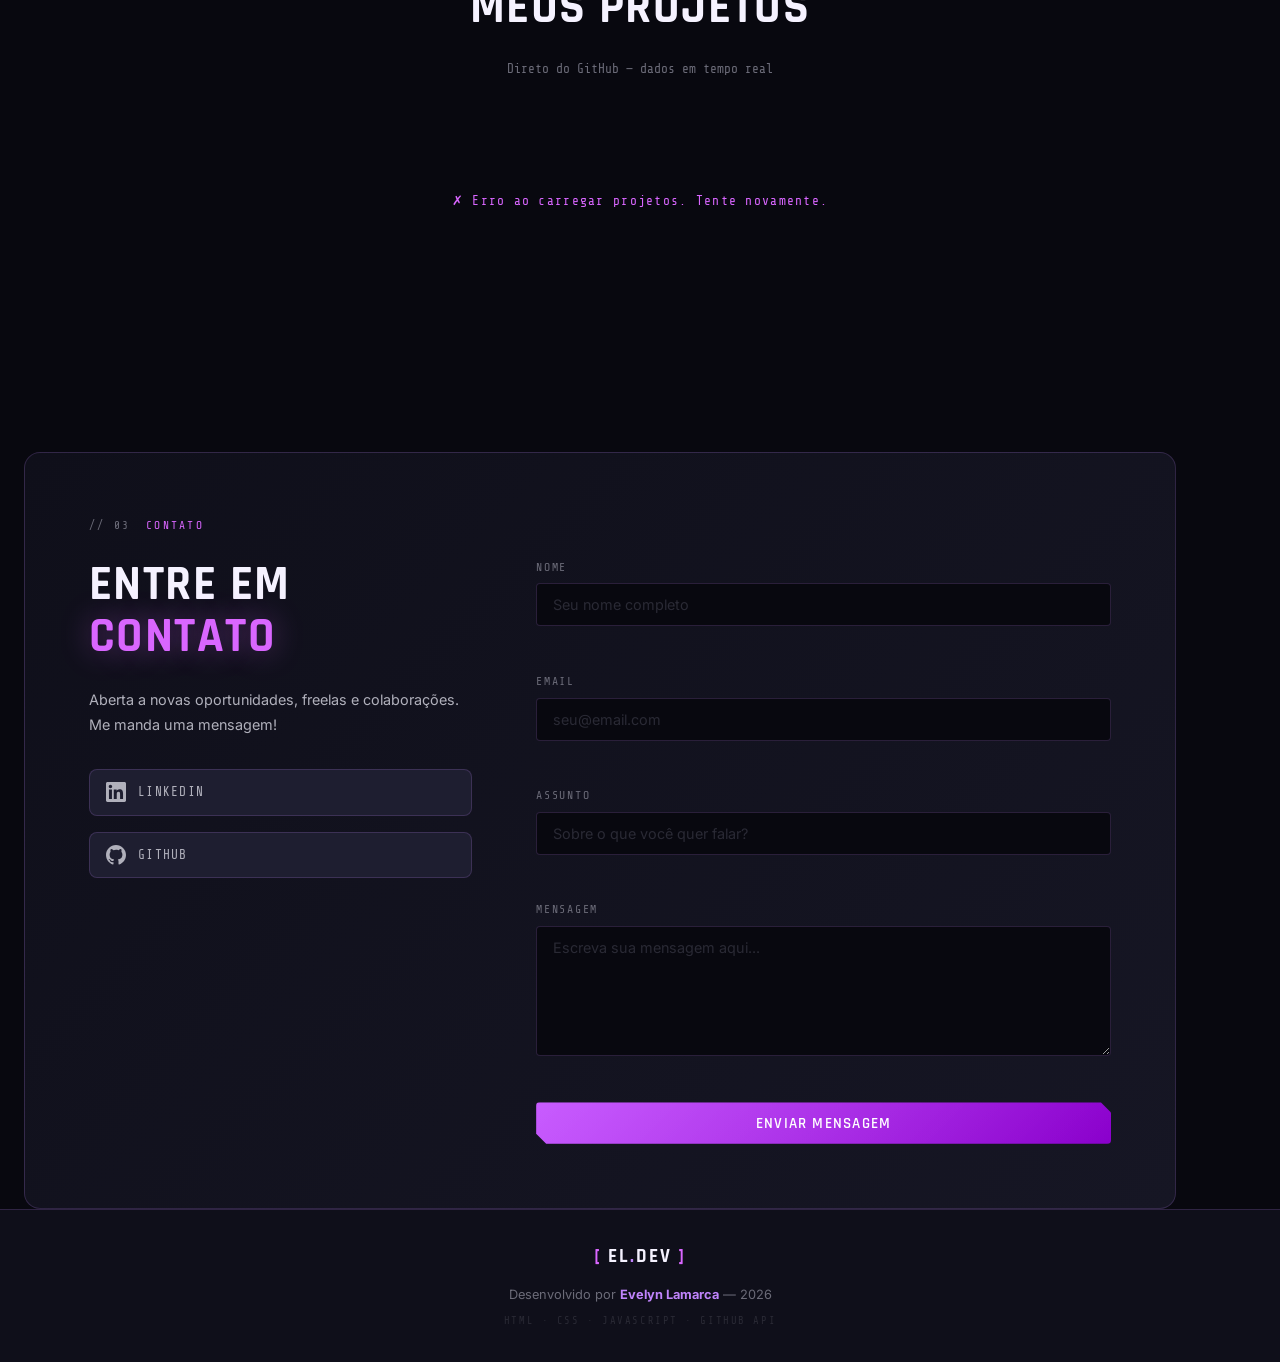
==== commit 4d1c8766: "Feito as finalizações completas de estlização, marcação e scripts" ====
--- a/index.html
+++ b/index.html
@@ -1,110 +1,243 @@
-<!DOCTYPE html>
+<!doctype html>
 <html lang="pt-br">
-<head>
+  <head>
     <meta charset="UTF-8" />
     <meta name="viewport" content="width=device-width, initial-scale=1.0" />
-    <meta name="description" content="Portfólio de Evelyn Lamarca - Desenvolvedora Full Stack">
+    <meta name="author" content="Evelyn Lamarca" />
+    <meta name="description" content="Portfólio pessoal de Evelyn Lamarca — desenvolvedora Full Stack especializada em criar experiências digitais incríveis." />
+    <meta name="robots" content="index, follow" />
+
+    <link rel="icon" type="image/svg+xml" href="./assets/img/favicon.svg" />
+
+    <link rel="preconnect" href="https://fonts.googleapis.com">
+    <link rel="preconnect" href="https://fonts.gstatic.com" crossorigin>
+    <link href="https://fonts.googleapis.com/css2?family=Rajdhani:wght@400;500;600;700&family=Share+Tech+Mono&family=Inter:wght@300;400;500;600&display=swap" rel="stylesheet">
+
     <link rel="stylesheet" href="https://cdn.jsdelivr.net/npm/swiper@11/swiper-bundle.min.css" />
-    <link rel="stylesheet" href="https://cdnjs.cloudflare.com/ajax/libs/font-awesome/6.0.0/css/all.min.css">
     <link rel="stylesheet" href="./css/style.css">
-    <title>Evelyn Lamarca | Full Stack Dev</title>
-</head>
-<body>
-    <div class="bg-animated">
-        <div class="circle"></div>
-        <div class="circle"></div>
-    </div>
-
-    <header>
-        <div class="menu-content">
-            <a href="index.html" id="logo">DEV<span>.</span>EVELYN</a>
-            <nav>
-                <ul class="menu-list">
-                    <li><a href="#hero">Início</a></li>
-                    <li><a href="#about">Sobre</a></li>
-                    <li><a href="#projects">Projetos</a></li>
-                    <li><a href="#contact">Contato</a></li>
-                </ul>
-            </nav>
-        </div>
+
+    <title>Evelyn Lamarca — Dev Full Stack</title>
+  </head>
+  <body>
+
+    <div class="noise-overlay"></div>
+    <div class="scanlines"></div>
+
+    <header id="header">
+      <div class="header-inner">
+
+        <a href="index.html" class="logo" aria-label="Voltar ao início">
+          <span class="logo-bracket">[</span>
+          <span class="logo-text">DEV<span class="logo-dot">.</span>Lamarca</span>
+          <span class="logo-bracket">]</span>
+        </a>
+
+        <nav class="nav-desktop" aria-label="Navegação principal">
+          <ul class="menu-list">
+            <li><a href="#hero" class="nav-link">Início</a></li>
+            <li><a href="#about" class="nav-link">Sobre</a></li>
+            <li><a href="#projects" class="nav-link">Projetos</a></li>
+            <li><a href="#contact" class="nav-link">Contato</a></li>
+          </ul>
+        </nav>
+
+        <div class="header-status" aria-hidden="true">
+          <span class="status-dot"></span>
+          <span class="status-text">ONLINE</span>
+        </div>
+
+        <button class="hamburger" id="hamburger" aria-label="Abrir menu" aria-expanded="false">
+          <span></span><span></span><span></span>
+        </button>
+      </div>
+
+      <nav class="nav-mobile" id="nav-mobile" aria-label="Navegação mobile">
+        <ul>
+          <li><a href="#hero" class="nav-link-mobile">Início</a></li>
+          <li><a href="#about" class="nav-link-mobile">Sobre</a></li>
+          <li><a href="#projects" class="nav-link-mobile">Projetos</a></li>
+          <li><a href="#contact" class="nav-link-mobile">Contato</a></li>
+        </ul>
+      </nav>
     </header>
 
     <main>
-        <section id="hero" class="section-container hero-container">
-            <div class="hero-content">
-                <span class="badge">Disponível para Projetos</span>
-                <h1>Evelyn Lamarca</h1>
-                <h2 class="subtitle">Desenvolvedora Full Stack</h2>
-                <p>Transformando ideias em código de alta performance com foco em Mobile e Front-end moderno.</p>
-                <div class="buttons-group">
-                    <a href="#contact" class="btn-principal">Contate-me</a>
-                    <a href="#projects" class="btn-outline">Ver Portfólio</a>
-                </div>
-            </div>
-            <div class="hero-image">
-                <div class="glitch-wrapper">
-                    <img src="./assets/img/avatar_dev_woman.svg" alt="Evelyn Dev" class="glitch-img" />
-                </div>
-            </div>
-        </section>
-
-        <section id="about" class="section-container"></section>
-
-        <section id="projects" class="section-container projects-section">
-            <div class="section-header">
-                <span class="badge">GitHub Stats</span>
-                <h2>Projetos Recentes</h2>
-            </div>
-            <div class="swiper projects-swiper">
-                <div class="swiper-wrapper" id="github-projects">
-                    </div>
-                <div class="swiper-pagination"></div>
-            </div>
-        </section>
-
-        <section id="contact" class="section-container contact-grid">
-            <div class="contact-text">
-                <span class="badge">Networking</span>
-                <h2>Conectar<span>.</span></h2>
-                <p>Mande um sinal e vamos construir algo novo. Siga-me também nas redes sociais:</p>
-                
-                <div class="social-links">
-                    <a href="https://github.com/evelynlamarca" target="_blank" class="social-icon">
-                        <i class="fab fa-github"></i>
-                        <span class="tooltip">GitHub</span>
-                    </a>
-                    <a href="https://linkedin.com/in/evelynlamarca" target="_blank" class="social-icon">
-                        <i class="fab fa-linkedin-in"></i>
-                        <span class="tooltip">LinkedIn</span>
-                    </a>
-                </div>
-            </div>
-            
-            <form id="formulario" class="glass-form">
-                <div class="input-group">
-                    <input type="text" id="name" placeholder=" " required>
-                    <label for="name">Seu Nome</label>
-                </div>
-                <div class="input-group">
-                    <input type="email" id="email" placeholder=" " required>
-                    <label for="email">E-mail</label>
-                </div>
-                <div class="input-group">
-                    <textarea id="msg" placeholder=" " required></textarea>
-                    <label for="msg">Sua mensagem...</label>
-                </div>
-                <button class="btn-principal" type="submit">
-                    Enviar Mensagem <i class="fas fa-paper-plane"></i>
-                </button>
-            </form>
-        </section>
+
+      <section id="hero" class="section-container hero-section">
+        <div class="hero-grid" aria-hidden="true"></div>
+        <div class="glitch-lines" aria-hidden="true">
+          <span></span><span></span><span></span>
+        </div>
+
+        <div class="hero-content">
+          <p class="hero-eyebrow">
+            <span class="eyebrow-line"></span>
+            <span id="typing-text"></span><span class="cursor-blink">█</span>
+          </p>
+          <h1 class="hero-title">
+            Desenvolvedora<br>
+            <span class="title-accent">Full Stack</span>
+          </h1>
+          <p class="hero-description">
+            Transformo ideias em código e crio experiências digitais que impressionam.
+          </p>
+          <div class="hero-cta">
+            <a href="#contact" class="btn btn-primary">
+              <span class="btn-glow"></span>
+              Entre em contato
+            </a>
+            <a href="#about" class="btn btn-ghost">Saiba mais</a>
+          </div>
+          <div class="tech-badges" aria-label="Tecnologias">
+            <span class="badge">JS</span>
+            <span class="badge">TS</span>
+            <span class="badge">React</span>
+            <span class="badge">Node</span>
+            <span class="badge">Vue</span>
+          </div>
+        </div>
+
+        <figure class="hero-figure" aria-hidden="true">
+          <div class="hero-frame">
+            <img
+              src="./assets/img/EVE.png"
+              alt="Avatar de Evelyn Lamarca"
+              class="hero-avatar float-animation"
+            />
+            <div class="frame-corner tl"></div>
+            <div class="frame-corner tr"></div>
+            <div class="frame-corner bl"></div>
+            <div class="frame-corner br"></div>
+          </div>
+          <div class="orb orb-neon" aria-hidden="true"></div>
+          <div class="orb orb-purple" aria-hidden="true"></div>
+        </figure>
+      </section>
+
+      <section id="about" class="section-container about-section">
+
+        <div class="section-label">
+          <span>// 01</span> SOBRE MIM
+        </div>
+
+        <div class="about-stats">
+          <div class="stat-card">
+            <span class="stat-number" id="stat-followers">—</span>
+            <span class="stat-label">Seguidores</span>
+          </div>
+          <div class="stat-card">
+            <span class="stat-number" id="stat-repos">—</span>
+            <span class="stat-label">Repositórios</span>
+          </div>
+        </div>
+
+        <article class="about-content">
+          <h2 class="section-title">Sobre mim</h2>
+          <p id="about-bio">Carregando perfil...</p>
+          <div class="about-actions">
+            <a href="https://github.com/evelynlamarca" target="_blank" rel="noopener" class="btn btn-primary" id="about-github-link">
+              <svg width="18" height="18" viewBox="0 0 24 24" fill="currentColor"><path d="M12 0C5.374 0 0 5.373 0 12c0 5.302 3.438 9.8 8.207 11.387.599.111.793-.261.793-.577v-2.234c-3.338.726-4.033-1.416-4.033-1.416-.546-1.387-1.333-1.756-1.333-1.756-1.089-.745.083-.729.083-.729 1.205.084 1.839 1.237 1.839 1.237 1.07 1.834 2.807 1.304 3.492.997.107-.775.418-1.305.762-1.604-2.665-.305-5.467-1.334-5.467-5.931 0-1.311.469-2.381 1.236-3.221-.124-.303-.535-1.524.117-3.176 0 0 1.008-.322 3.301 1.23A11.509 11.509 0 0112 5.803c1.02.005 2.047.138 3.006.404 2.291-1.552 3.297-1.23 3.297-1.23.653 1.653.242 2.874.118 3.176.77.84 1.235 1.911 1.235 3.221 0 4.609-2.807 5.624-5.479 5.921.43.372.823 1.102.823 2.222v3.293c0 .319.192.694.801.576C20.566 21.797 24 17.3 24 12c0-6.627-5.373-12-12-12z"/></svg>
+              GitHub
+            </a>
+            <a href="#" target="_blank" class="btn btn-ghost">Currículo</a>
+          </div>
+        </article>
+      </section>
+
+      <section id="projects" class="section-container projects-section">
+
+        <div class="section-label">
+          <span>// 02</span> PROJETOS
+        </div>
+
+        <h2 class="section-title centered">Meus Projetos</h2>
+        <p class="section-sub centered">Direto do GitHub — dados em tempo real</p>
+
+        <div class="projects-loading" id="projects-loading" aria-live="polite">
+          <div class="loading-spinner"></div>
+          <span>Buscando repositórios...</span>
+        </div>
+
+        <div class="swiper projects-swiper" id="projects-swiper" style="opacity:0;transition:opacity 0.5s;">
+          <div class="swiper-wrapper" id="swiper-wrapper"></div>
+          <div class="swiper-button-next" aria-label="Próximo projeto"></div>
+          <div class="swiper-button-prev" aria-label="Projeto anterior"></div>
+          <div class="swiper-pagination"></div>
+        </div>
+      </section>
+
+      <section id="contact" class="section-container contact-section">
+
+        <div class="section-label">
+          <span>// 03</span> CONTATO
+        </div>
+
+        <div class="contact-grid">
+
+          <article class="contact-info">
+            <h2 class="section-title">Entre em<br><span class="title-accent">Contato</span></h2>
+            <p>Aberta a novas oportunidades, freelas e colaborações. Me manda uma mensagem!</p>
+
+            <div class="social-links">
+              <a href="https://www.linkedin.com/in/evelynlamarca" target="_blank" rel="noopener" class="social-link" aria-label="LinkedIn">
+                <svg width="20" height="20" viewBox="0 0 24 24" fill="currentColor"><path d="M20.447 20.452h-3.554v-5.569c0-1.328-.027-3.037-1.852-3.037-1.853 0-2.136 1.445-2.136 2.939v5.667H9.351V9h3.414v1.561h.046c.477-.9 1.637-1.85 3.37-1.85 3.601 0 4.267 2.37 4.267 5.455v6.286zM5.337 7.433c-1.144 0-2.063-.926-2.063-2.065 0-1.138.92-2.063 2.063-2.063 1.14 0 2.064.925 2.064 2.063 0 1.139-.925 2.065-2.064 2.065zm1.782 13.019H3.555V9h3.564v11.452zM22.225 0H1.771C.792 0 0 .774 0 1.729v20.542C0 23.227.792 24 1.771 24h20.451C23.2 24 24 23.227 24 22.271V1.729C24 .774 23.2 0 22.222 0h.003z"/></svg>
+                LinkedIn
+              </a>
+              <a href="https://github.com/evelynlamarca" target="_blank" rel="noopener" class="social-link" aria-label="GitHub">
+                <svg width="20" height="20" viewBox="0 0 24 24" fill="currentColor"><path d="M12 0C5.374 0 0 5.373 0 12c0 5.302 3.438 9.8 8.207 11.387.599.111.793-.261.793-.577v-2.234c-3.338.726-4.033-1.416-4.033-1.416-.546-1.387-1.333-1.756-1.333-1.756-1.089-.745.083-.729.083-.729 1.205.084 1.839 1.237 1.839 1.237 1.07 1.834 2.807 1.304 3.492.997.107-.775.418-1.305.762-1.604-2.665-.305-5.467-1.334-5.467-5.931 0-1.311.469-2.381 1.236-3.221-.124-.303-.535-1.524.117-3.176 0 0 1.008-.322 3.301 1.23A11.509 11.509 0 0112 5.803c1.02.005 2.047.138 3.006.404 2.291-1.552 3.297-1.23 3.297-1.23.653 1.653.242 2.874.118 3.176.77.84 1.235 1.911 1.235 3.221 0 4.609-2.807 5.624-5.479 5.921.43.372.823 1.102.823 2.222v3.293c0 .319.192.694.801.576C20.566 21.797 24 17.3 24 12c0-6.627-5.373-12-12-12z"/></svg>
+                GitHub
+              </a>
+            </div>
+          </article>
+
+          <form id="formulario" class="contact-form" novalidate>
+            <div class="form-field">
+              <label for="nome">Nome</label>
+              <input id="nome" name="nome" type="text" placeholder="Seu nome completo" autocomplete="name" />
+              <span class="form-error" id="erro-nome" role="alert"></span>
+            </div>
+            <div class="form-field">
+              <label for="email">Email</label>
+              <input id="email" name="email" type="email" placeholder="seu@email.com" autocomplete="email" />
+              <span class="form-error" id="erro-email" role="alert"></span>
+            </div>
+            <div class="form-field">
+              <label for="assunto">Assunto</label>
+              <input id="assunto" name="assunto" type="text" placeholder="Sobre o que você quer falar?" />
+              <span class="form-error" id="erro-assunto" role="alert"></span>
+            </div>
+            <div class="form-field">
+              <label for="mensagem">Mensagem</label>
+              <textarea id="mensagem" name="mensagem" placeholder="Escreva sua mensagem aqui..."></textarea>
+              <span class="form-error" id="erro-mensagem" role="alert"></span>
+            </div>
+            <button class="btn btn-primary btn-full" type="submit" id="submit-btn">
+              <span class="btn-glow"></span>
+              <span id="submit-text">Enviar Mensagem</span>
+            </button>
+            <div class="form-success" id="form-success" aria-live="polite" hidden>
+              ✓ Mensagem enviada com sucesso!
+            </div>
+          </form>
+        </div>
+      </section>
     </main>
 
-    <footer class="main-footer">
-        <p>&copy; 2026 // Evelyn Lamarca // Full Stack Developer</p>
+    <footer>
+      <div class="footer-inner">
+        <div class="footer-logo">
+          <span class="logo-bracket">[</span>
+          <span class="logo-text">EL<span class="logo-dot">.</span>DEV</span>
+          <span class="logo-bracket">]</span>
+        </div>
+        <p class="footer-copy">
+          Desenvolvido por <strong>Evelyn Lamarca</strong> &mdash; <span id="footer-year"></span>
+        </p>
+        <p class="footer-stack">HTML · CSS · JavaScript · GitHub API</p>
+      </div>
     </footer>
 
     <script src="https://cdn.jsdelivr.net/npm/swiper@11/swiper-bundle.min.js"></script>
     <script src="./js/script.js"></script>
-</body>
+  </body>
 </html>
--- a/css/style.css
+++ b/css/style.css
@@ -1,112 +1,1103 @@
+*, *::before, *::after {
+  margin: 0;
+  padding: 0;
+  box-sizing: border-box;
+}
+
+html {
+  scroll-behavior: smooth;
+  font-size: 16px;
+}
+
 :root {
-    --bg-dark: #08080a;
-    --lilas-transp: rgba(168, 85, 247, 0.15);
-    --primary-lilas: #a855f7;
-    --primary-red: #ff3c3c;
-    --text-main: #f8fafc;
-    --text-dim: #94a3b8;
-    --glass: blur(15px);
-}
-
-* { 
-    margin: 0; padding: 0; box-sizing: border-box; 
-    font-family: 'Poppins', sans-serif; text-decoration: none; 
-}
-
-html { scroll-behavior: smooth; }
-
-body { 
-    background: var(--bg-dark); 
-    color: var(--text-main); 
-    overflow-x: hidden; 
-}
-
-/* Background Animado */
-.bg-animated { position: fixed; width: 100%; height: 100%; z-index: -1; }
-.circle { position: absolute; border-radius: 50%; background: var(--primary-lilas); filter: blur(100px); opacity: 0.08; animation: float 15s infinite alternate; }
-.circle:nth-child(1) { width: 500px; height: 500px; top: -10%; left: -5%; }
-.circle:nth-child(2) { width: 400px; height: 400px; bottom: 10%; right: -5%; background: var(--primary-red); }
-
-@keyframes float { from { transform: translate(0,0); } to { transform: translate(40px, 60px); } }
-
-/* NAVBAR */
-header {
-    position: fixed; top: 0; width: 100%; height: 75px; z-index: 1000;
-    background: var(--lilas-transp); backdrop-filter: var(--glass);
-    border-bottom: 1px solid rgba(255,255,255,0.05);
-    display: flex; align-items: center;
-}
-
-.menu-content { max-width: 1200px; margin: 0 auto; width: 90%; display: flex; justify-content: space-between; align-items: center; }
-
-#logo { font-size: 1.4rem; font-weight: 800; color: var(--text-main); letter-spacing: 1px; }
-#logo span { color: var(--primary-red); }
-
-.menu-list { display: flex; list-style: none; gap: 35px; }
-.menu-list a { color: var(--text-main); font-size: 0.9rem; font-weight: 500; transition: 0.3s; opacity: 0.7; }
-.menu-list a:hover { color: var(--primary-lilas); opacity: 1; text-shadow: 0 0 10px var(--primary-lilas); }
-
-/* LAYOUT GERAL */
-.section-container { 
-    max-width: 1200px; margin: 0 auto; padding: 120px 20px; 
-    min-height: 90vh; display: flex; align-items: center; 
-    opacity: 0; transform: translateY(30px); transition: all 0.8s ease-out; /* Para o Scroll Reveal */
-}
-
-.section-container.active { opacity: 1; transform: translateY(0); }
-
-/* HERO */
-.hero-container { gap: 60px; }
-.hero-content { flex: 1.2; }
-.hero-content h1 { font-size: clamp(2.8rem, 5vw, 4.5rem); margin-bottom: 10px; line-height: 1.1; }
-.subtitle { color: var(--primary-lilas); font-size: clamp(1.2rem, 2vw, 1.6rem); margin-bottom: 25px; font-weight: 600; }
-.hero-content p { color: var(--text-dim); font-size: 1.1rem; margin-bottom: 40px; max-width: 500px; line-height: 1.6; }
-
-/* BOTÕES */
-.buttons-group { display: flex; gap: 20px; }
-.btn-principal { background: var(--primary-lilas); color: white; padding: 14px 30px; border-radius: 8px; font-weight: 600; border: none; cursor: pointer; transition: 0.3s; display: flex; align-items: center; gap: 10px; }
-.btn-principal:hover { transform: translateY(-3px); box-shadow: 0 8px 20px rgba(168, 85, 247, 0.4); }
-.btn-outline { border: 1.5px solid var(--primary-lilas); color: var(--primary-lilas); padding: 14px 30px; border-radius: 8px; font-weight: 600; transition: 0.3s; }
-.btn-outline:hover { background: var(--primary-lilas); color: white; }
-
-/* IMAGEM E GLITCH */
-.glitch-wrapper { width: clamp(280px, 30vw, 380px); height: auto; position: relative; }
-.glitch-img { width: 100%; filter: drop-shadow(0 0 15px var(--primary-lilas)); animation: glitch-anim 4s infinite linear alternate-reverse; }
-
-@keyframes glitch-anim {
-    0%, 100% { clip-path: inset(0 0 0 0); transform: translate(0); }
-    10% { clip-path: inset(20% -6px 60% 0); transform: translate(-5px); }
-    15% { clip-path: inset(50% 0 10% 0); transform: translate(5px); }
-}
-
-/* BADGE */
-.badge { background: rgba(168, 85, 247, 0.1); color: var(--primary-lilas); padding: 6px 15px; border-radius: 20px; font-size: 0.7rem; font-weight: 700; text-transform: uppercase; margin-bottom: 15px; display: inline-block; border: 1px solid rgba(168, 85, 247, 0.2); }
-
-/* CONTATO E SOCIAL */
-.contact-grid { display: grid; grid-template-columns: 1fr 1.2fr; gap: 80px; }
-.social-links { display: flex; gap: 15px; margin-top: 30px; }
-.social-icon { position: relative; width: 50px; height: 50px; background: rgba(255,255,255,0.03); border: 1px solid rgba(255,255,255,0.1); border-radius: 12px; display: flex; align-items: center; justify-content: center; color: var(--text-main); font-size: 1.3rem; transition: 0.4s; }
-.social-icon:hover { background: var(--primary-lilas); color: white; transform: translateY(-5px); border-color: var(--primary-lilas); box-shadow: 0 10px 20px rgba(168, 85, 247, 0.3); }
-
-.tooltip { position: absolute; top: -45px; background: var(--primary-lilas); color: white; padding: 5px 10px; border-radius: 6px; font-size: 0.75rem; opacity: 0; transition: 0.3s; pointer-events: none; }
-.social-icon:hover .tooltip { opacity: 1; top: -50px; }
-
-/* FORMULÁRIO */
-.glass-form { display: flex; flex-direction: column; gap: 20px; padding: 40px; background: rgba(255,255,255,0.02); border-radius: 20px; border: 1px solid rgba(255,255,255,0.05); }
-.input-group { position: relative; }
-.input-group input, .input-group textarea { width: 100%; background: transparent; border: 1px solid rgba(255,255,255,0.1); padding: 15px; border-radius: 10px; color: white; font-size: 1rem; transition: 0.3s; }
-.input-group label { position: absolute; left: 15px; top: 15px; color: var(--text-dim); transition: 0.3s; pointer-events: none; }
-
-input:focus ~ label, input:not(:placeholder-shown) ~ label,
-textarea:focus ~ label, textarea:not(:placeholder-shown) ~ label { top: -10px; left: 10px; font-size: 0.8rem; color: var(--primary-lilas); background: var(--bg-dark); padding: 0 5px; }
-input:focus, textarea:focus { border-color: var(--primary-lilas); outline: none; }
-
-/* FOOTER AJUSTADO */
-.main-footer { padding: 30px 0; background: var(--lilas-transp); text-align: center; border-top: 1px solid rgba(255,255,255,0.05); color: var(--text-dim); font-size: 0.85rem; }
-
-/* RESPONSIVIDADE */
-@media (max-width: 992px) {
-    .hero-container, .contact-grid { grid-template-columns: 1fr; flex-direction: column-reverse; text-align: center; gap: 40px; }
-    .hero-content p, .buttons-group { margin: 0 auto 30px; justify-content: center; }
-    .social-links { justify-content: center; }
+  --neon:        #d966ff;
+  --neon-mid:    #bf40ff;
+  --neon-dark:   #8a00cc;
+  --soft:        #c084fc;
+  --soft-light:  #e0b0ff;
+  --neon-glow:   rgba(217, 102, 255, 0.4);
+  --soft-glow:   rgba(192, 132, 252, 0.3);
+
+  --gray-100:    #f0f0f2;
+  --gray-300:    #b0b0bb;
+  --gray-500:    #6b6b78;
+  --gray-700:    #2a2a35;
+  --gray-800:    #1a1a22;
+  --gray-900:    #0e0e14;
+  --black:       #07070b;
+  --white:       #f5f2ff;
+
+  --surface-0:   #08080f;
+  --surface-1:   #0f0f1a;
+  --surface-2:   #161624;
+  --surface-3:   #1e1e30;
+  --border:      rgba(192, 132, 252, 0.18);
+  --border-hot:  rgba(217, 102, 255, 0.45);
+
+  --font-display: 'Rajdhani', sans-serif;
+  --font-mono:    'Share Tech Mono', monospace;
+  --font-body:    'Inter', sans-serif;
+
+  --sp-xs:  0.5rem;
+  --sp-sm:  1rem;
+  --sp-md:  1.5rem;
+  --sp-lg:  2rem;
+  --sp-xl:  3rem;
+  --sp-2xl: 4rem;
+  --sp-3xl: 6rem;
+
+  --r-sm:   0.25rem;
+  --r-md:   0.5rem;
+  --r-lg:   1rem;
+  --r-full: 9999px;
+
+  --ease:        all 0.3s cubic-bezier(0.4, 0, 0.2, 1);
+  --ease-spring: all 0.4s cubic-bezier(0.34, 1.56, 0.64, 1);
+
+  --glow-neon:   0 0 20px var(--neon-glow), 0 0 60px rgba(217,102,255,0.12);
+  --glow-soft:   0 0 20px var(--soft-glow), 0 0 60px rgba(192,132,252,0.1);
+  --glow-gray:   0 0 16px rgba(176,176,187,0.1), 0 0 40px rgba(107,107,120,0.08);
+  --shadow-card: 0 4px 24px rgba(0,0,0,0.55);
+}
+
+body {
+  font-family: var(--font-body);
+  background-color: var(--surface-0);
+  color: var(--white);
+  min-height: 100vh;
+  display: flex;
+  flex-direction: column;
+  overflow-x: hidden;
+  line-height: 1.6;
+}
+
+main { flex: 1; }
+
+.noise-overlay {
+  position: fixed;
+  inset: 0;
+  pointer-events: none;
+  z-index: 0;
+  opacity: 0.03;
+  background-image: url("data:image/svg+xml,%3Csvg viewBox='0 0 256 256' xmlns='http://www.w3.org/2000/svg'%3E%3Cfilter id='n'%3E%3CfeTurbulence type='fractalNoise' baseFrequency='0.9' numOctaves='4' stitchTiles='stitch'/%3E%3C/filter%3E%3Crect width='100%25' height='100%25' filter='url(%23n)'/%3E%3C/svg%3E");
+  background-size: 150px 150px;
+}
+
+.scanlines {
+  position: fixed;
+  inset: 0;
+  pointer-events: none;
+  z-index: 1;
+  background: repeating-linear-gradient(
+    0deg,
+    transparent,
+    transparent 2px,
+    rgba(0,0,0,0.03) 2px,
+    rgba(0,0,0,0.03) 4px
+  );
+}
+
+.section-container {
+  position: relative;
+  max-width: 72rem;
+  margin: 0 auto;
+  padding: var(--sp-3xl) var(--sp-md);
+  scroll-margin-top: 5rem;
+  z-index: 2;
+}
+
+.section-label {
+  font-family: var(--font-mono);
+  font-size: 0.7rem;
+  letter-spacing: 0.2em;
+  color: var(--neon);
+  text-transform: uppercase;
+  margin-bottom: var(--sp-sm);
+  display: flex;
+  align-items: center;
+  gap: var(--sp-sm);
+}
+
+.section-label span {
+  color: var(--gray-500);
+}
+
+.section-title {
+  font-family: var(--font-display);
+  font-size: clamp(2rem, 5vw, 3rem);
+  font-weight: 700;
+  letter-spacing: 0.03em;
+  line-height: 1.1;
+  color: var(--white);
+  margin-bottom: var(--sp-md);
+  text-transform: uppercase;
+}
+
+.section-title.centered { text-align: center; }
+
+.section-sub {
+  font-family: var(--font-mono);
+  font-size: 0.8rem;
+  color: var(--gray-500);
+  margin-bottom: var(--sp-xl);
+}
+
+.section-sub.centered { text-align: center; }
+
+.title-accent {
+  color: var(--neon);
+  text-shadow: 0 0 30px var(--neon-glow);
+}
+
+.btn {
+  position: relative;
+  display: inline-flex;
+  align-items: center;
+  justify-content: center;
+  gap: 0.5rem;
+  padding: 0.7rem 1.8rem;
+  font-family: var(--font-display);
+  font-size: 0.95rem;
+  font-weight: 600;
+  letter-spacing: 0.08em;
+  text-transform: uppercase;
+  text-decoration: none;
+  border: none;
+  border-radius: var(--r-sm);
+  cursor: pointer;
+  transition: var(--ease);
+  overflow: hidden;
+  white-space: nowrap;
+}
+
+.btn-primary {
+  background: linear-gradient(135deg, var(--neon-mid), var(--neon-dark));
+  color: #fff;
+  clip-path: polygon(0 0, calc(100% - 10px) 0, 100% 10px, 100% 100%, 10px 100%, 0 calc(100% - 10px));
+}
+
+.btn-primary:hover {
+  background: linear-gradient(135deg, var(--neon), var(--neon-mid));
+  transform: translateY(-2px);
+  box-shadow: var(--glow-neon);
+}
+
+.btn-glow {
+  position: absolute;
+  inset: 0;
+  background: linear-gradient(135deg, rgba(255,255,255,0.15), transparent);
+  pointer-events: none;
+}
+
+.btn-ghost {
+  background: transparent;
+  color: var(--soft);
+  border: 1px solid rgba(192,132,252,0.4);
+  clip-path: polygon(0 0, calc(100% - 10px) 0, 100% 10px, 100% 100%, 10px 100%, 0 calc(100% - 10px));
+}
+
+.btn-ghost:hover {
+  background: rgba(192,132,252,0.1);
+  color: var(--white);
+  border-color: var(--soft);
+  transform: translateY(-2px);
+  box-shadow: var(--glow-soft);
+}
+
+.btn-full { width: 100%; }
+
+.btn-sm {
+  padding: 0.35rem 0.9rem;
+  font-size: 0.75rem;
+  clip-path: none;
+  border-radius: var(--r-sm);
+}
+
+#header {
+  position: sticky;
+  top: 0;
+  z-index: 1000;
+  width: 100%;
+  background: rgba(8,8,15,0.88);
+  backdrop-filter: blur(16px) saturate(1.5);
+  -webkit-backdrop-filter: blur(16px) saturate(1.5);
+  border-bottom: 1px solid var(--border);
+  transition: var(--ease);
+}
+
+#header.scrolled {
+  border-bottom-color: var(--border-hot);
+  box-shadow: 0 4px 30px rgba(217,102,255,0.1);
+}
+
+.header-inner {
+  display: flex;
+  align-items: center;
+  justify-content: space-between;
+  max-width: 72rem;
+  margin: 0 auto;
+  padding: 0 var(--sp-md);
+  height: 4.5rem;
+}
+
+.logo {
+  font-family: var(--font-display);
+  font-size: 1.4rem;
+  font-weight: 700;
+  letter-spacing: 0.1em;
+  text-decoration: none;
+  color: var(--white);
+  display: flex;
+  align-items: center;
+  gap: 0.1em;
+}
+
+.logo-bracket { color: var(--neon); }
+.logo-dot     { color: var(--soft); }
+
+.nav-desktop .menu-list {
+  display: flex;
+  gap: var(--sp-lg);
+  list-style: none;
+}
+
+.nav-link {
+  font-family: var(--font-mono);
+  font-size: 0.8rem;
+  letter-spacing: 0.15em;
+  text-transform: uppercase;
+  color: var(--gray-300);
+  text-decoration: none;
+  padding: 0.3rem 0;
+  position: relative;
+  transition: color 0.3s;
+}
+
+.nav-link::after {
+  content: '';
+  position: absolute;
+  left: 0;
+  bottom: -2px;
+  width: 0;
+  height: 1px;
+  background: var(--neon);
+  box-shadow: 0 0 6px var(--neon-glow);
+  transition: width 0.3s;
+}
+
+.nav-link:hover,
+.nav-link.active {
+  color: var(--soft-light);
+}
+
+.nav-link:hover::after,
+.nav-link.active::after {
+  width: 100%;
+}
+
+.header-status {
+  display: flex;
+  align-items: center;
+  gap: 0.4rem;
+  font-family: var(--font-mono);
+  font-size: 0.65rem;
+  letter-spacing: 0.15em;
+  color: var(--gray-500);
+}
+
+.status-dot {
+  width: 6px;
+  height: 6px;
+  background: #00ff88;
+  border-radius: 50%;
+  box-shadow: 0 0 6px #00ff88;
+  animation: pulse-dot 2s ease infinite;
+}
+
+@keyframes pulse-dot {
+  0%, 100% { opacity: 1; transform: scale(1); }
+  50%       { opacity: 0.5; transform: scale(0.8); }
+}
+
+.hamburger {
+  display: none;
+  flex-direction: column;
+  gap: 5px;
+  background: none;
+  border: none;
+  cursor: pointer;
+  padding: 0.5rem;
+}
+
+.hamburger span {
+  display: block;
+  width: 22px;
+  height: 2px;
+  background: var(--white);
+  border-radius: 2px;
+  transition: var(--ease);
+}
+
+.hamburger.open span:nth-child(1) { transform: rotate(45deg) translate(5px, 5px); }
+.hamburger.open span:nth-child(2) { opacity: 0; }
+.hamburger.open span:nth-child(3) { transform: rotate(-45deg) translate(5px, -5px); }
+
+.nav-mobile {
+  max-height: 0;
+  overflow: hidden;
+  transition: max-height 0.4s cubic-bezier(0.4, 0, 0.2, 1);
+  border-top: 1px solid transparent;
+  background: rgba(8,8,15,0.98);
+}
+
+.nav-mobile.open {
+  max-height: 300px;
+  border-top-color: var(--border);
+}
+
+.nav-mobile ul {
+  list-style: none;
+  padding: var(--sp-sm) var(--sp-md);
+  display: flex;
+  flex-direction: column;
+  gap: var(--sp-xs);
+}
+
+.nav-link-mobile {
+  display: block;
+  padding: 0.75rem var(--sp-sm);
+  font-family: var(--font-mono);
+  font-size: 0.85rem;
+  letter-spacing: 0.15em;
+  text-transform: uppercase;
+  color: var(--gray-300);
+  text-decoration: none;
+  border-left: 2px solid transparent;
+  transition: var(--ease);
+}
+
+.nav-link-mobile:hover {
+  color: var(--soft-light);
+  border-left-color: var(--neon);
+  padding-left: var(--sp-md);
+  background: rgba(217,102,255,0.05);
+}
+
+.hero-section {
+  min-height: calc(100vh - 4.5rem);
+  display: grid;
+  grid-template-columns: 1fr 1fr;
+  align-items: center;
+  gap: var(--sp-2xl);
+  overflow: hidden;
+}
+
+.hero-grid {
+  position: absolute;
+  inset: 0;
+  background-image:
+    linear-gradient(rgba(192,132,252,0.06) 1px, transparent 1px),
+    linear-gradient(90deg, rgba(192,132,252,0.06) 1px, transparent 1px);
+  background-size: 60px 60px;
+  pointer-events: none;
+  mask-image: radial-gradient(ellipse 80% 80% at 50% 50%, black 40%, transparent 100%);
+}
+
+.glitch-lines {
+  position: absolute;
+  inset: 0;
+  pointer-events: none;
+  overflow: hidden;
+}
+
+.glitch-lines span {
+  position: absolute;
+  left: 0;
+  right: 0;
+  height: 1px;
+  background: linear-gradient(90deg, transparent, var(--neon), transparent);
+  animation: glitch-scan 8s linear infinite;
+  opacity: 0;
+}
+
+.glitch-lines span:nth-child(1) { animation-delay: 0s; }
+.glitch-lines span:nth-child(2) { animation-delay: 3s; }
+.glitch-lines span:nth-child(3) { animation-delay: 6s; }
+
+@keyframes glitch-scan {
+  0%   { top: -5%; opacity: 0; }
+  5%   { opacity: 0.6; }
+  95%  { opacity: 0.3; }
+  100% { top: 105%; opacity: 0; }
+}
+
+.hero-content {
+  display: flex;
+  flex-direction: column;
+  gap: var(--sp-md);
+  z-index: 2;
+}
+
+.hero-eyebrow {
+  display: flex;
+  align-items: center;
+  gap: var(--sp-sm);
+  font-family: var(--font-mono);
+  font-size: 0.8rem;
+  letter-spacing: 0.15em;
+  color: var(--neon);
+  text-transform: uppercase;
+}
+
+.eyebrow-line {
+  display: block;
+  width: 2rem;
+  height: 1px;
+  background: var(--neon);
+  box-shadow: 0 0 6px var(--neon-glow);
+}
+
+.cursor-blink {
+  animation: blink 1s step-end infinite;
+  color: var(--neon);
+}
+
+@keyframes blink {
+  0%, 100% { opacity: 1; }
+  50%       { opacity: 0; }
+}
+
+.hero-title {
+  font-family: var(--font-display);
+  font-size: clamp(2.5rem, 6vw, 4rem);
+  font-weight: 700;
+  letter-spacing: 0.04em;
+  line-height: 1.05;
+  text-transform: uppercase;
+  color: var(--white);
+}
+
+.hero-description {
+  font-size: 1rem;
+  color: var(--gray-300);
+  max-width: 26rem;
+  line-height: 1.7;
+}
+
+.hero-cta {
+  display: flex;
+  gap: var(--sp-sm);
+  flex-wrap: wrap;
+  margin-top: var(--sp-xs);
+}
+
+.tech-badges {
+  display: flex;
+  flex-wrap: wrap;
+  gap: 0.5rem;
+  margin-top: var(--sp-sm);
+}
+
+.badge {
+  font-family: var(--font-mono);
+  font-size: 0.65rem;
+  letter-spacing: 0.12em;
+  padding: 0.25rem 0.6rem;
+  border: 1px solid rgba(192,132,252,0.25);
+  border-radius: var(--r-sm);
+  color: var(--soft);
+  background: rgba(192,132,252,0.05);
+  transition: var(--ease);
+}
+
+.badge:hover {
+  border-color: var(--neon);
+  color: var(--soft-light);
+  background: rgba(217,102,255,0.1);
+  box-shadow: 0 0 8px var(--neon-glow);
+  transform: translateY(-2px);
+}
+
+.hero-figure {
+  position: relative;
+  display: flex;
+  justify-content: center;
+  align-items: center;
+  z-index: 2;
+}
+
+.hero-frame {
+  position: relative;
+  width: 380px;
+  max-width: 100%;
+}
+
+.hero-avatar {
+  width: 100%;
+  display: block;
+  filter: drop-shadow(0 0 30px rgba(217,102,255,0.25));
+}
+
+.frame-corner {
+  position: absolute;
+  width: 20px;
+  height: 20px;
+  border-color: var(--neon);
+  border-style: solid;
+  border-width: 0;
+}
+
+.frame-corner.tl { top: 0; left: 0;     border-top-width: 2px;    border-left-width: 2px; }
+.frame-corner.tr { top: 0; right: 0;    border-top-width: 2px;    border-right-width: 2px; }
+.frame-corner.bl { bottom: 0; left: 0;  border-bottom-width: 2px; border-left-width: 2px; }
+.frame-corner.br { bottom: 0; right: 0; border-bottom-width: 2px; border-right-width: 2px; }
+
+.orb {
+  position: absolute;
+  border-radius: 50%;
+  filter: blur(60px);
+  pointer-events: none;
+  z-index: -1;
+}
+
+.orb-neon {
+  width: 300px;
+  height: 300px;
+  background: radial-gradient(circle, rgba(217,102,255,0.25), transparent 70%);
+  top: -10%;
+  right: -10%;
+}
+
+.orb-purple {
+  width: 250px;
+  height: 250px;
+  background: radial-gradient(circle, rgba(138,0,204,0.2), transparent 70%);
+  bottom: -10%;
+  left: -10%;
+}
+
+@keyframes float {
+  0%, 100% { transform: translateY(0px); }
+  50%       { transform: translateY(-14px); }
+}
+
+.float-animation { animation: float 4s ease-in-out infinite; }
+
+.about-section {
+  display: flex;
+  flex-direction: column;
+  gap: var(--sp-xl);
+  background: linear-gradient(135deg, var(--surface-1), var(--surface-2));
+  border-radius: var(--r-lg);
+  border: 1px solid var(--border);
+  margin: 0 var(--sp-md);
+  padding: var(--sp-2xl);
+}
+
+.about-stats {
+  display: flex;
+  gap: var(--sp-md);
+  flex-wrap: wrap;
+}
+
+.stat-card {
+  display: flex;
+  flex-direction: column;
+  align-items: center;
+  gap: 0.2rem;
+  padding: var(--sp-sm) var(--sp-lg);
+  background: var(--surface-3);
+  border: 1px solid var(--border);
+  border-radius: var(--r-md);
+  min-width: 90px;
+  transition: var(--ease);
+}
+
+.stat-card:hover {
+  border-color: var(--neon);
+  box-shadow: var(--glow-neon);
+}
+
+.stat-number {
+  font-family: var(--font-display);
+  font-size: 1.8rem;
+  font-weight: 700;
+  color: var(--neon);
+  line-height: 1;
+  text-shadow: 0 0 12px var(--neon-glow);
+}
+
+.stat-label {
+  font-family: var(--font-mono);
+  font-size: 0.6rem;
+  letter-spacing: 0.1em;
+  text-transform: uppercase;
+  color: var(--gray-500);
+}
+
+.about-content {
+  display: flex;
+  flex-direction: column;
+  gap: var(--sp-md);
+}
+
+.about-content p {
+  font-size: 0.95rem;
+  color: var(--gray-300);
+  line-height: 1.8;
+  text-align: justify;
+}
+
+.about-actions {
+  display: flex;
+  gap: var(--sp-sm);
+  flex-wrap: wrap;
+  margin-top: var(--sp-xs);
+}
+
+.projects-section {
+  padding-top: var(--sp-3xl);
+  padding-bottom: var(--sp-3xl);
+}
+
+.projects-loading {
+  display: flex;
+  flex-direction: column;
+  align-items: center;
+  gap: var(--sp-sm);
+  padding: var(--sp-2xl);
+  font-family: var(--font-mono);
+  font-size: 0.8rem;
+  color: var(--gray-500);
+  letter-spacing: 0.1em;
+}
+
+.loading-spinner {
+  width: 36px;
+  height: 36px;
+  border: 2px solid var(--surface-3);
+  border-top-color: var(--neon);
+  border-radius: 50%;
+  animation: spin 0.8s linear infinite;
+}
+
+@keyframes spin {
+  to { transform: rotate(360deg); }
+}
+
+.projects-swiper {
+  position: relative;
+  width: 100%;
+  padding: var(--sp-sm) 0 var(--sp-2xl);
+  overflow: hidden;
+}
+
+.project-card {
+  display: flex;
+  flex-direction: column;
+  height: 100%;
+  background: var(--surface-2);
+  border: 1px solid var(--border);
+  border-radius: var(--r-md);
+  overflow: hidden;
+  transition: var(--ease);
+  position: relative;
+}
+
+.project-card::before {
+  content: '';
+  position: absolute;
+  top: 0;
+  left: 0;
+  right: 0;
+  height: 2px;
+  background: linear-gradient(90deg, var(--neon-dark), var(--neon));
+  transform: scaleX(0);
+  transform-origin: left;
+  transition: transform 0.4s ease;
+}
+
+.project-card:hover {
+  border-color: rgba(217,102,255,0.4);
+  transform: translateY(-6px);
+  box-shadow: 0 12px 40px rgba(0,0,0,0.55), var(--glow-neon);
+}
+
+.project-card:hover::before { transform: scaleX(1); }
+
+.project-image {
+  display: flex;
+  justify-content: center;
+  align-items: center;
+  height: 9rem;
+  background: linear-gradient(135deg, var(--surface-3), var(--surface-1));
+  border-bottom: 1px solid var(--border);
+  position: relative;
+  overflow: hidden;
+}
+
+.project-image::after {
+  content: '';
+  position: absolute;
+  inset: 0;
+  background: radial-gradient(circle at 50% 50%, rgba(192,132,252,0.08), transparent 70%);
+}
+
+.project-image img {
+  width: 70%;
+  height: 70%;
+  max-width: 5.5rem;
+  max-height: 5.5rem;
+  object-fit: contain;
+  opacity: 0.9;
+  transition: transform 0.3s ease, opacity 0.3s ease;
+  filter: drop-shadow(0 0 8px rgba(217,102,255,0.2));
+  position: relative;
+  z-index: 1;
+}
+
+.project-card:hover .project-image img {
+  transform: scale(1.1);
+  opacity: 1;
+  filter: drop-shadow(0 0 12px rgba(217,102,255,0.4));
+}
+
+.project-content {
+  display: flex;
+  flex: 1;
+  flex-direction: column;
+  padding: var(--sp-md);
+  gap: 0.6rem;
+}
+
+.project-content h3 {
+  font-family: var(--font-display);
+  font-size: 0.95rem;
+  font-weight: 700;
+  letter-spacing: 0.06em;
+  color: var(--white);
+  text-transform: uppercase;
+  line-height: 1.3;
+}
+
+.project-content p {
+  font-size: 0.8rem;
+  color: var(--gray-500);
+  line-height: 1.6;
+  flex: 1;
+}
+
+.project-tags {
+  display: flex;
+  flex-wrap: wrap;
+  gap: 0.35rem;
+  min-height: 1.8rem;
+}
+
+.tag {
+  font-family: var(--font-mono);
+  font-size: 0.6rem;
+  letter-spacing: 0.08em;
+  padding: 0.2rem 0.5rem;
+  border: 1px solid rgba(192,132,252,0.3);
+  border-radius: var(--r-sm);
+  color: var(--soft);
+  background: rgba(192,132,252,0.06);
+  text-transform: uppercase;
+}
+
+.project-buttons {
+  display: flex;
+  gap: 0.5rem;
+  margin-top: var(--sp-xs);
+}
+
+.swiper-wrapper { align-items: stretch; }
+
+.swiper-slide {
+  display: flex;
+  height: auto;
+}
+
+.swiper-button-next,
+.swiper-button-prev {
+  width: 2.5rem;
+  height: 2.5rem;
+  background: var(--surface-3);
+  border: 1px solid var(--border);
+  border-radius: var(--r-sm);
+  transition: var(--ease);
+}
+
+.swiper-button-next:hover,
+.swiper-button-prev:hover {
+  background: var(--neon-dark);
+  border-color: var(--neon);
+  box-shadow: var(--glow-neon);
+}
+
+.swiper-button-next::after,
+.swiper-button-prev::after {
+  font-size: 0.75rem;
+  color: var(--white);
+  font-weight: 700;
+}
+
+.swiper-pagination-bullet {
+  background: var(--gray-700);
+  opacity: 1;
+  width: 8px;
+  height: 8px;
+  transition: var(--ease);
+}
+
+.swiper-pagination-bullet-active {
+  background: var(--neon);
+  width: 24px;
+  border-radius: 4px;
+  box-shadow: 0 0 8px var(--neon-glow);
+}
+
+.contact-section {
+  background: linear-gradient(135deg, var(--surface-1), var(--surface-2));
+  border-radius: var(--r-lg);
+  border: 1px solid var(--border);
+  margin: 0 var(--sp-md);
+  padding: var(--sp-2xl);
+}
+
+.contact-grid {
+  display: grid;
+  grid-template-columns: 1fr 1.5fr;
+  gap: var(--sp-2xl);
+  align-items: start;
+  margin-top: var(--sp-md);
+}
+
+.contact-info p {
+  font-size: 0.9rem;
+  color: var(--gray-300);
+  line-height: 1.7;
+  margin-bottom: var(--sp-lg);
+}
+
+.social-links {
+  display: flex;
+  flex-direction: column;
+  gap: var(--sp-sm);
+}
+
+.social-link {
+  display: flex;
+  align-items: center;
+  gap: 0.75rem;
+  padding: 0.75rem var(--sp-sm);
+  font-family: var(--font-mono);
+  font-size: 0.8rem;
+  letter-spacing: 0.1em;
+  text-transform: uppercase;
+  color: var(--gray-300);
+  text-decoration: none;
+  border: 1px solid var(--border);
+  border-radius: var(--r-md);
+  background: var(--surface-3);
+  transition: var(--ease);
+}
+
+.social-link:hover {
+  border-color: var(--neon);
+  color: var(--soft-light);
+  background: rgba(217,102,255,0.07);
+  transform: translateX(6px);
+  box-shadow: var(--glow-neon);
+}
+
+.contact-form {
+  display: flex;
+  flex-direction: column;
+  gap: var(--sp-md);
+}
+
+.form-field {
+  display: flex;
+  flex-direction: column;
+  gap: 0.4rem;
+}
+
+.form-field label {
+  font-family: var(--font-mono);
+  font-size: 0.72rem;
+  letter-spacing: 0.15em;
+  text-transform: uppercase;
+  color: var(--gray-500);
+}
+
+.form-field input,
+.form-field textarea {
+  width: 100%;
+  padding: 0.75rem var(--sp-sm);
+  background: var(--surface-0);
+  border: 1px solid var(--border);
+  border-radius: var(--r-sm);
+  font-family: var(--font-body);
+  font-size: 0.9rem;
+  color: var(--white);
+  transition: var(--ease);
+  outline: none;
+}
+
+.form-field input::placeholder,
+.form-field textarea::placeholder {
+  color: var(--gray-700);
+}
+
+.form-field input:focus,
+.form-field textarea:focus {
+  border-color: var(--neon);
+  box-shadow: 0 0 0 3px rgba(217,102,255,0.12);
+}
+
+.form-field input.error,
+.form-field textarea.error {
+  border-color: var(--neon-mid);
+  box-shadow: 0 0 0 2px rgba(217,102,255,0.15);
+}
+
+.form-field textarea {
+  min-height: 130px;
+  resize: vertical;
+}
+
+.form-error {
+  font-family: var(--font-mono);
+  font-size: 0.7rem;
+  color: var(--neon);
+  letter-spacing: 0.05em;
+  min-height: 1rem;
+}
+
+.form-success {
+  padding: var(--sp-sm);
+  background: rgba(0,255,100,0.08);
+  border: 1px solid rgba(0,255,100,0.3);
+  border-radius: var(--r-sm);
+  font-family: var(--font-mono);
+  font-size: 0.8rem;
+  color: #00ff64;
+  letter-spacing: 0.08em;
+  text-align: center;
+}
+
+footer {
+  position: relative;
+  z-index: 2;
+  background: var(--surface-1);
+  border-top: 1px solid var(--border);
+  padding: var(--sp-lg) var(--sp-md);
+}
+
+.footer-inner {
+  max-width: 72rem;
+  margin: 0 auto;
+  display: flex;
+  flex-direction: column;
+  align-items: center;
+  gap: 0.5rem;
+  text-align: center;
+}
+
+.footer-logo {
+  font-family: var(--font-display);
+  font-size: 1.2rem;
+  font-weight: 700;
+  letter-spacing: 0.1em;
+  color: var(--white);
+  margin-bottom: 0.25rem;
+}
+
+.footer-copy {
+  font-size: 0.8rem;
+  color: var(--gray-500);
+}
+
+.footer-copy strong { color: var(--soft); }
+
+.footer-stack {
+  font-family: var(--font-mono);
+  font-size: 0.65rem;
+  letter-spacing: 0.15em;
+  color: var(--gray-700);
+  text-transform: uppercase;
+}
+
+.fade-in {
+  opacity: 0;
+  transform: translateY(24px);
+  transition: opacity 0.6s ease, transform 0.6s ease;
+}
+
+.fade-in.visible {
+  opacity: 1;
+  transform: translateY(0);
+}
+
+@media (max-width: 1024px) {
+  .hero-section {
+    grid-template-columns: 1fr;
+    text-align: center;
+    min-height: 70vh;
+    padding-top: var(--sp-2xl);
+  }
+
+  .hero-figure { order: -1; }
+  .hero-frame { width: 260px; }
+  .hero-description { margin: 0 auto; }
+  .hero-cta, .tech-badges { justify-content: center; }
+  .eyebrow-line { display: none; }
+
+  .about-section { margin: 0; }
+  .about-actions { justify-content: flex-start; }
+
+  .contact-section { margin: 0; }
+
+  .contact-grid {
+    grid-template-columns: 1fr;
+    gap: var(--sp-xl);
+  }
+}
+
+@media (max-width: 768px) {
+  .section-container { padding: var(--sp-2xl) var(--sp-sm); }
+
+  .nav-desktop   { display: none; }
+  .header-status { display: none; }
+  .hamburger     { display: flex; }
+
+  .hero-section { padding-top: var(--sp-xl); gap: var(--sp-lg); }
+  .hero-frame   { width: 200px; }
+
+  .about-section { padding: var(--sp-xl) var(--sp-sm); }
+
+  .hero-cta { flex-direction: column; align-items: center; }
+  .hero-cta .btn { width: 100%; max-width: 280px; }
+
+  .projects-swiper { padding-left: 0; padding-right: 0; }
+
+  .contact-section { padding: var(--sp-xl) var(--sp-sm); }
+
+  .social-links { flex-direction: row; flex-wrap: wrap; }
+  .social-link  { flex: 1; min-width: 120px; justify-content: center; }
+}
+
+::-webkit-scrollbar { width: 4px; }
+::-webkit-scrollbar-track { background: var(--surface-0); }
+::-webkit-scrollbar-thumb {
+  background: linear-gradient(var(--neon-dark), var(--neon));
+  border-radius: 4px;
+}
+::-webkit-scrollbar-thumb:hover { background: var(--neon); }
+
+::selection {
+  background: rgba(217,102,255,0.3);
+  color: var(--white);
 }
